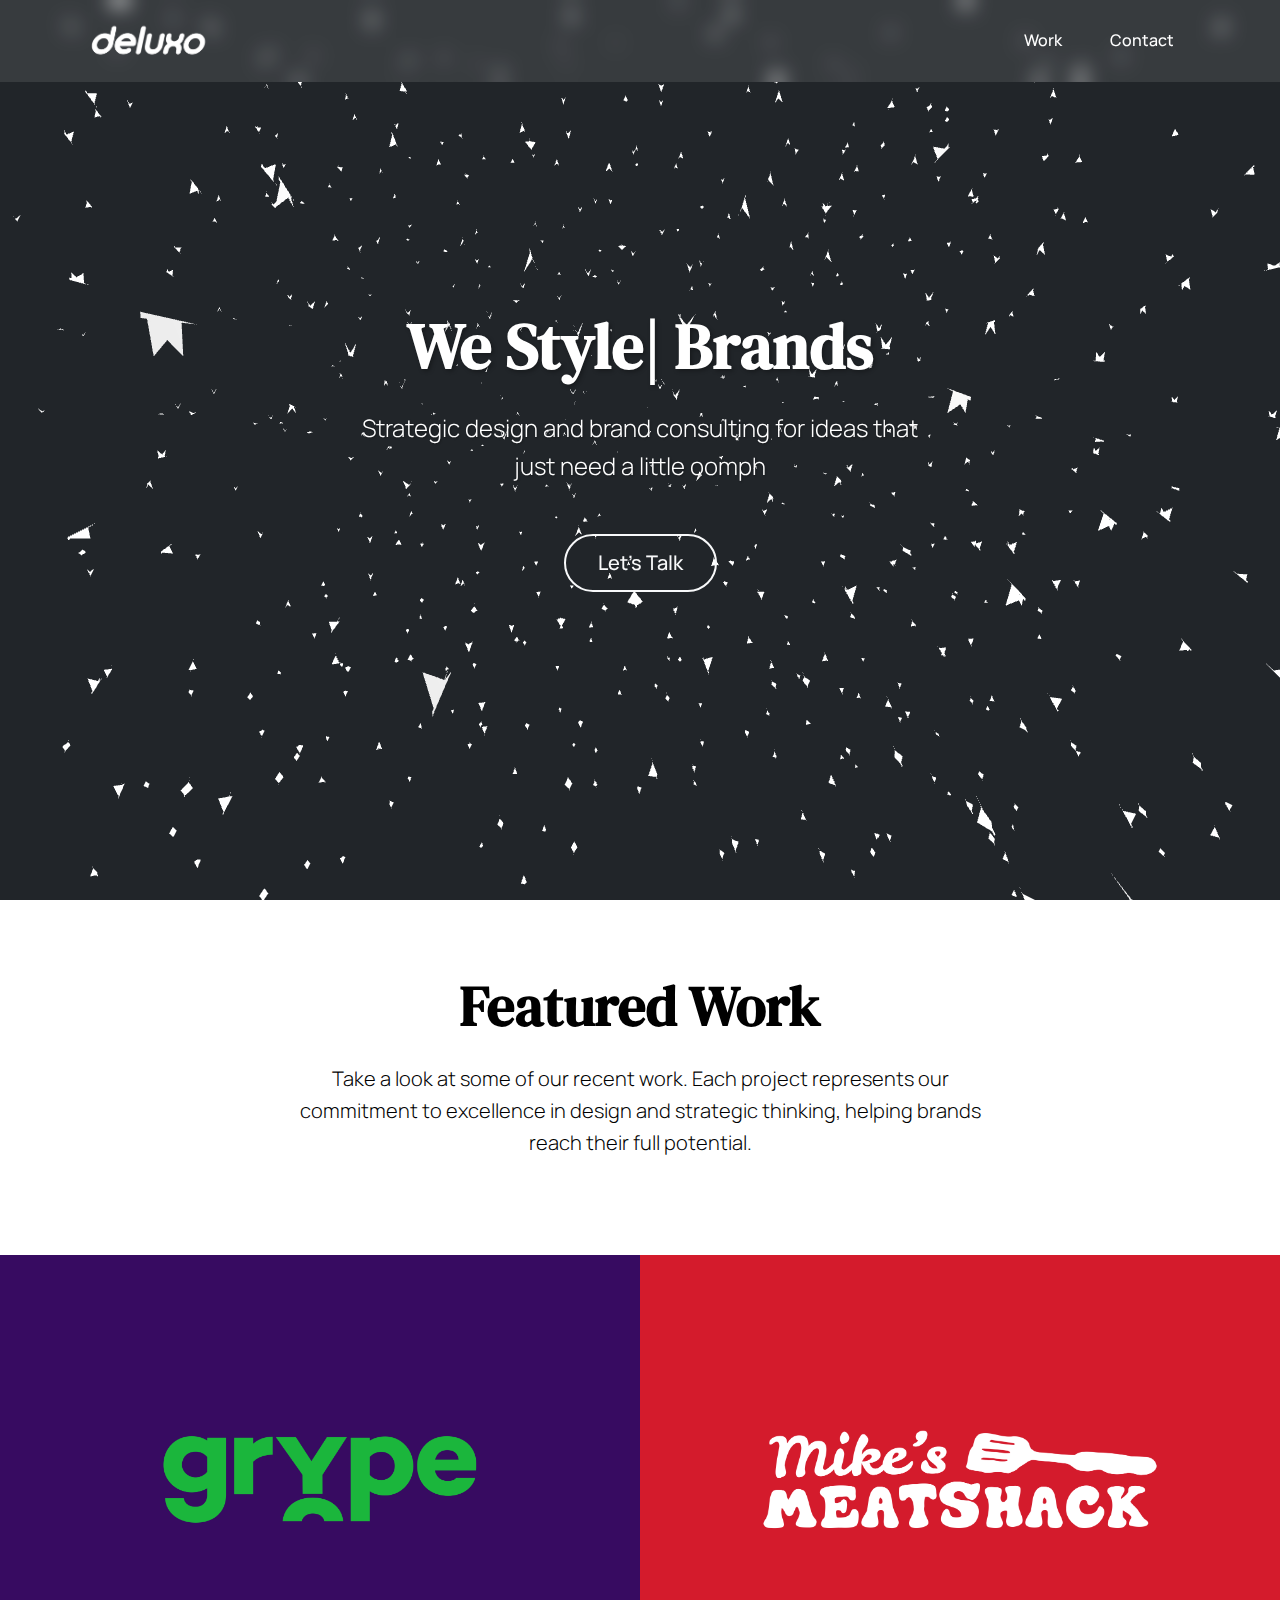
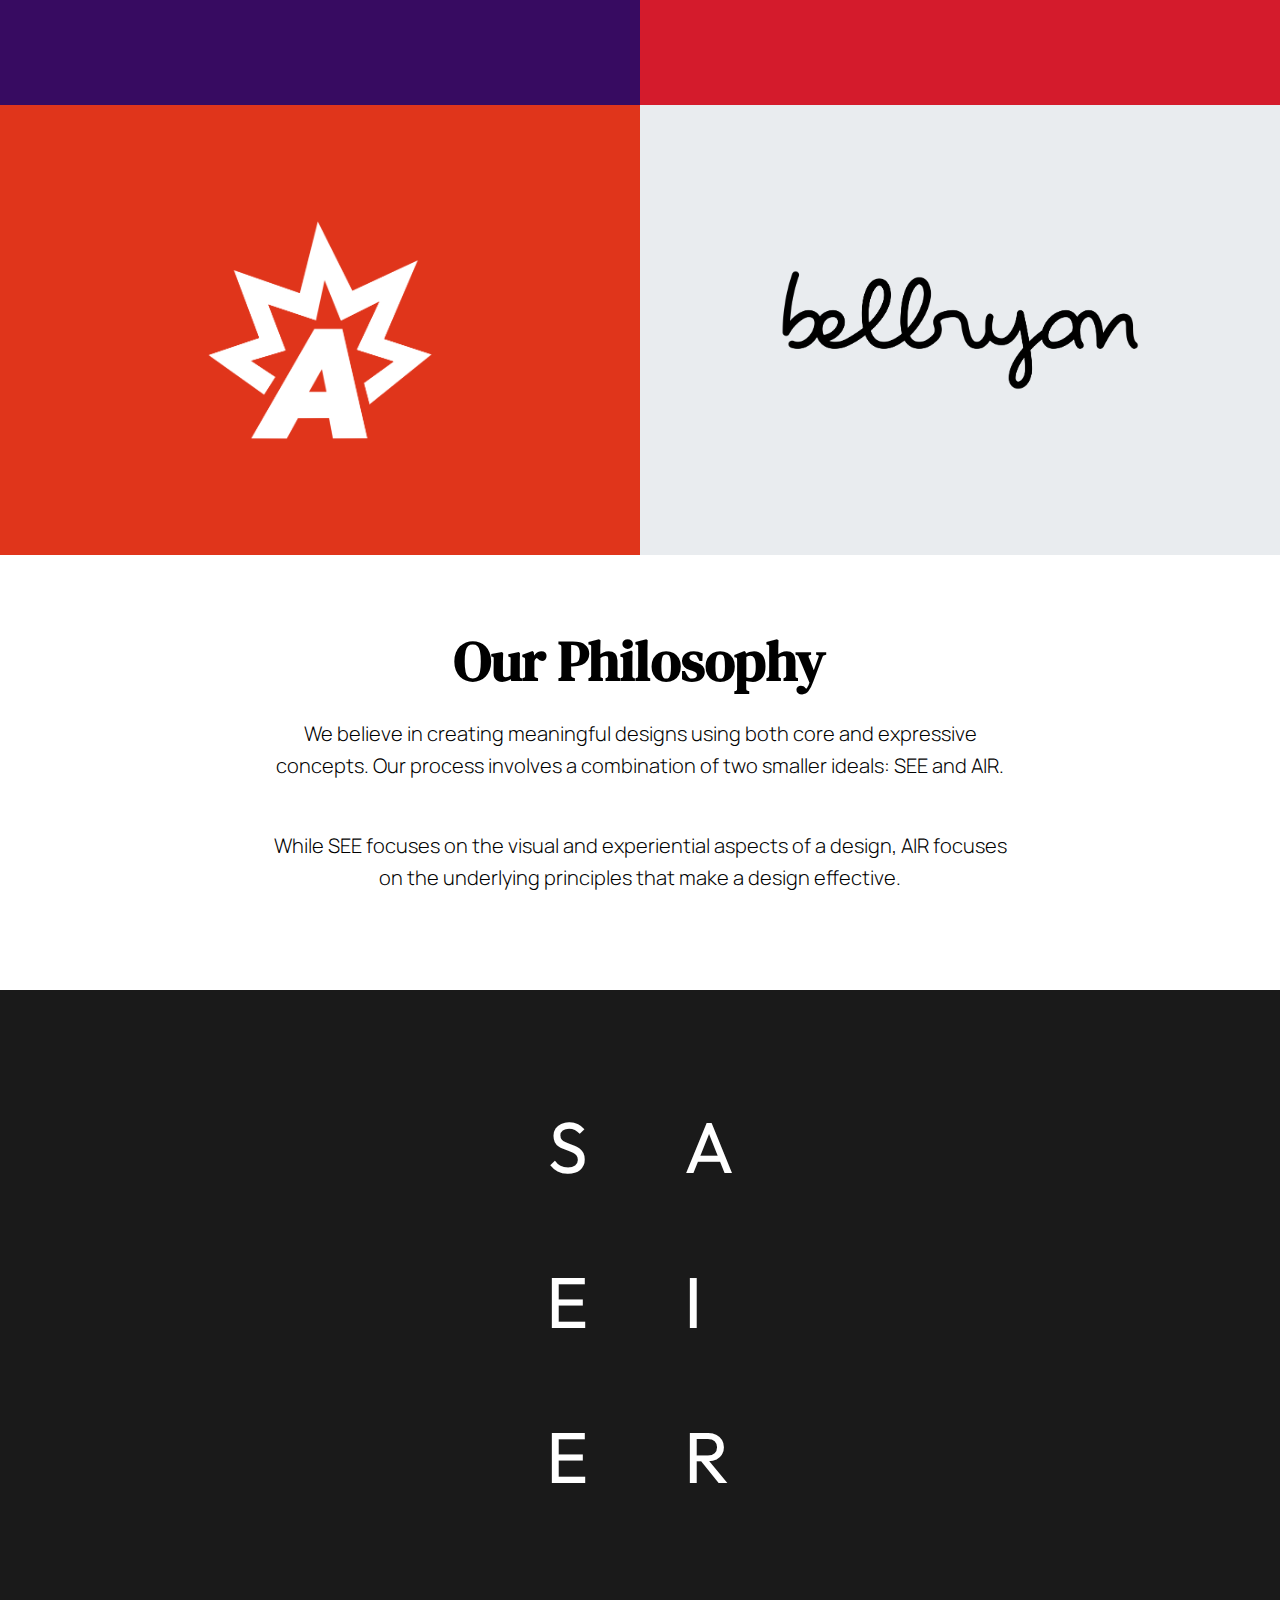
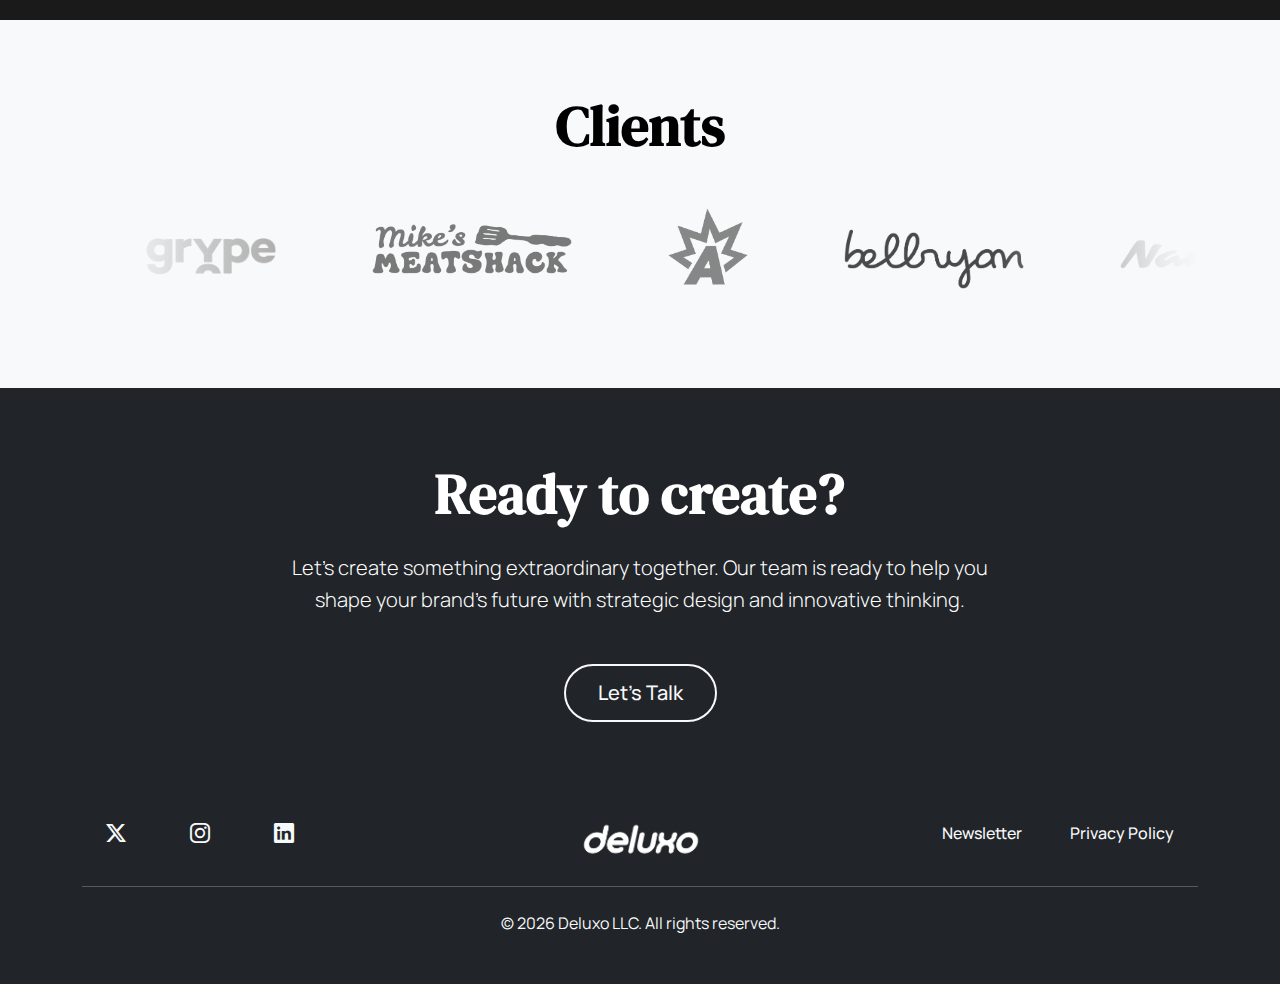
==== index.html @ 037425fd "Add files via upload" ====
<!DOCTYPE html>
<html lang="en">
  <head>
    <meta charset="UTF-8">
    <meta name="viewport" content="width=device-width, initial-scale=1.0">
    <title>Deluxo | Design & Brand Consulting</title>
    
    <!-- Favicons -->
    <link rel="apple-touch-icon" sizes="180x180" href="favicon/apple-touch-icon.png">
    <link rel="icon" type="image/png" sizes="32x32" href="favicon/favicon-32x32.png">
    <link rel="icon" type="image/png" sizes="16x16" href="favicon/favicon-16x16.png">
    <link rel="manifest" href="favicon/site.webmanifest">
    
    <!-- Bootstrap 5 CSS -->
    <link href="https://cdn.jsdelivr.net/npm/bootstrap@5.3.2/dist/css/bootstrap.min.css" rel="stylesheet">
    
    <!-- Custom CSS -->
    <link rel="stylesheet" href="css/style.css">
    
    <!-- Bootstrap Icons -->
    <link rel="stylesheet" href="https://cdn.jsdelivr.net/npm/bootstrap-icons@1.11.3/font/bootstrap-icons.min.css">
    
    <!-- Google Fonts -->
    <link rel="preconnect" href="https://fonts.googleapis.com">
    <link rel="preconnect" href="https://fonts.gstatic.com" crossorigin>
    <link href="https://fonts.googleapis.com/css2?family=DM+Serif+Text:ital@0;1&family=Manrope:wght@200..800&family=Outfit:wght@100..900&display=swap" rel="stylesheet">
    
    <!-- Google Analytics -->
    <script async src="https://www.googletagmanager.com/gtag/js?id=G-VHVZGVQ395"></script>
    <script>
      window.dataLayer = window.dataLayer || [];
      function gtag(){dataLayer.push(arguments);}
      gtag('js', new Date());
      gtag('config', 'G-VHVZGVQ395');
    </script>
  </head>
<body class="home-page">
    <!-- Navigation -->
    <nav class="navbar navbar-expand-lg navbar-light fixed-top">
        <div class="container">
            <a class="navbar-brand" href="index.html">
                <img src="./images/deluxo-full-white.png" alt="Deluxo" height="40">
            </a>
            <button class="navbar-toggler" type="button" data-bs-toggle="collapse" data-bs-target="#navbarNav">
                <span class="navbar-toggler-icon"></span>
            </button>
            <div class="collapse navbar-collapse" id="navbarNav">
                <ul class="navbar-nav ms-auto">
                    <li class="nav-item">
                        <a class="nav-link" href="work.html">Work</a>
                    </li>
                    <li class="nav-item">
                        <a class="nav-link" href="contact.html">Contact</a>
                    </li>
                </ul>
            </div>
        </div>
    </nav>

    <!-- Hero Section -->
    <section id="hero" class="vh-100 d-flex align-items-center">
        <div class="container text-center">
            <h1 class="display-1 fw-bold mb-4 text-white">We <span id="shape-text"></span><span class="cursor">|</span> Brands</h1>
            <p class="lead mb-5 text-white">Strategic design and brand consulting for ideas that just need a little oomph</p>
            <a href="contact.html" class="btn btn-outline-light btn-lg">Let's Talk</a>
        </div>
    </section>

    <!-- Work Introduction Section -->
    <section class="py-5">
        <div class="container">
            <div class="row">
                <div class="col-lg-8 mx-auto text-center">
                    <h2 class="display-4 fw-bold my-4">Featured Work</h2>
                    <p class="lead mb-5">
                        Take a look at some of our recent work. Each project represents our commitment to 
                        excellence in design and strategic thinking, helping brands reach their full potential.
                    </p>
                </div>
            </div>
        </div>
    </section>

    <!-- Work Section -->
    <section id="work" class="work-grid">
        <!-- Project 1 -->
        <div class="work-panel" style="background-color: #370b61;">
            <div class="work-panel-content">
                <img src="./images/grype-green.png" alt="Grype" class="work-logo" id="grype-logo">
                <div class="work-overlay-dark">
                    <h3>Grype</h3>
                    <p>Subtle imagery with a clean font-face, creating a brand with personality and purpose.</p>
                    <a href="https://grype.co" target="_blank" class="btn btn-outline-dark">View Site</a>
                </div>
            </div>
        </div>
        <!-- Project 2 -->
        <div class="work-panel" style="background-color: #D41B2C;">
            <div class="work-panel-content">
                <img src="./images/meatshack-white.png" alt="Mike's Meatshack" class="work-logo" id="meatshack-logo">
                <div class="work-overlay-dark">
                    <h3>Mike's Meatshack</h3>
                    <p>Warm and inviting digital presentation, providing a new vibe to a classic name.</p>
                    <a href="https://mikesmeatshack.com" target="_blank" class="btn btn-outline-dark">View Site</a>
                </div>
            </div>
        </div>
        <!-- Project 3 -->
        <div class="work-panel" style="background-color: #e0351b;">
            <div class="work-panel-content">
                <img src="./images/akimbo-white.png" alt="Akimbo" class="work-logo" id="akimbo-logo">
                <div class="work-overlay-dark">
                    <h3>Akimbo</h3>
                    <p>Sharp and easily recognizable brand imagery, with a dash of explosive energy.</p>
                    <a href="https://akimbo.gg" target="_blank" class="btn btn-outline-dark">View Site</a>
                </div>
            </div>
        </div>
        <!-- Project 4 -->
        <div class="work-panel" style="background-color: #e9ecef;">
            <div class="work-panel-content">
                <img src="./images/bellryan-black.png" alt="Bellryan" class="work-logo" id="bellryan-logo">
                <div class="work-overlay-light">
                    <h3>Bellryan</h3>
                    <p>Smooth strokes help create a welcoming brand that is both elegant and friendly.</p>
                    <a href="https://bellryan.com" target="_blank" class="btn btn-outline-dark">View Site</a>
                </div>
            </div>
        </div>
    </section>

    <!-- Work Description Section -->
    <section class="py-5">
        <div class="container">
            <div class="row">
                <div class="col-lg-8 mx-auto text-center">
                    <h2 class="display-4 fw-bold my-4">Our Philosophy</h2>
                    <p class="lead mb-5">
                        We believe in creating meaningful designs using both core and expressive concepts. 
                        Our process involves a combination of two smaller ideals: SEE and AIR.
                    </p>
                    <p class="lead mb-5">
                        While SEE focuses on the visual and experiential aspects of a design, 
                        AIR focuses on the underlying principles that make a design effective.</p>
                    </p>
                </div>
            </div>
        </div>
    </section>

    <!-- Core Concepts Section -->
    <section class="core-concepts">
        <div class="container">
            <div class="row">
                <!-- SEE Panel -->
                <div class="col-md-6">
                    <div class="core-concept-panel">
                        <div class="core-concept-content">
                            <div class="letter-container-right">
                                <div class="letter-group">
                                    <span>S</span>
                                    <p></p>
                                </div>
                                <div class="letter-group">
                                    <span>E</span>
                                    <p></p>
                                </div>
                                <div class="letter-group">
                                    <span>E</span>
                                    <p></p>
                                </div>
                            </div>
                        </div>
                    </div>
                </div>
                <!-- AIR Panel -->
                <div class="col-md-6">
                    <div class="core-concept-panel">
                        <div class="core-concept-content">
                            <div class="letter-container-left">
                                <div class="letter-group">
                                    <span>A</span>
                                    <p></p>
                                </div>
                                <div class="letter-group">
                                    <span>I</span>
                                    <p></p>
                                </div>
                                <div class="letter-group">
                                    <span>R</span>
                                    <p></p>
                                </div>
                            </div>
                        </div>
                    </div>
                </div>
            </div>
        </div>
    </section>

    <!-- Clients Section -->
    <section class="py-5 bg-light">
        <div class="container">
            <div class="row">
                <div class="col-lg-8 mx-auto text-center mb-2">
                    <h2 class="display-4 fw-bold mt-4">Clients</h2>
                </div>
            </div>
            <div class="row mb-2">
                <div class="col-12">
                    <div class="client-carousel-container">
                        <div class="client-carousel">
                            <div class="client-track">
                                <img src="./images/grype-green.png" alt="Grype" class="client-logo" id="carousel-grype">
                                <img src="./images/meatshack-red.png" alt="Mike's Meatshack" class="client-logo" id="carousel-meatshack">
                                <img src="./images/akimbo-red.png" alt="Akimbo" class="client-logo" id="carousel-akimbo">
                                <img src="./images/bellryan-black.png" alt="Bellryan" class="client-logo" id="carousel-bellryan">
                                <img src="./images/namerie-blue.png" alt="Namerie" class="client-logo" id="carousel-namerie">
                            </div>
                        </div>
                    </div>
                </div>
            </div>
    </div>
    </section>

    <!-- Call to Action Section -->
    <section class="py-5 bg-dark text-white">
        <div class="container">
            <div class="row align-items-center">
                <div class="col-lg-8 mx-auto text-center">
                    <h2 class="display-4 fw-bold my-4">Ready to create?</h2>
                    <p class="lead mb-5">
                        Let's create something extraordinary together. Our team is ready to help you 
                        shape your brand's future with strategic design and innovative thinking.
                    </p>
                    <div class="d-flex justify-content-center gap-4">
                        <a href="contact.html" class="btn btn-outline-light btn-lg">Let's Talk</a>
                    </div>
                </div>
            </div>
        </div>
    </section>

    <!-- Footer -->
    <footer class="bg-dark text-light py-5">
      <div class="container">
          <div class="row align-items-center mb-4 gy-4">
              <!-- Social Icons -->
              <div class="col-12 col-md-4 d-flex justify-content-center justify-content-md-start">
                  <ul class="nav list-unstyled d-flex">
                      <li class="me-3">
                          <a class="text-light" href="https://x.com/deluxo" target="_blank" aria-label="Twitter">
                              <i class="bi bi-twitter-x fs-5"></i>
                          </a>
                      </li>
                      <li class="me-3">
                          <a class="text-light" href="https://www.instagram.com/deluxocom" target="_blank" aria-label="Instagram">
                              <i class="bi bi-instagram fs-5"></i>
                          </a>
                      </li>
                      <li>
                          <a class="text-light" href="https://www.linkedin.com/company/deluxocom" target="_blank" aria-label="LinkedIn">
                              <i class="bi bi-linkedin fs-5"></i>
                          </a>
                      </li>
                  </ul>
              </div>

              <!-- Logo -->
              <div class="col-12 col-md-4 text-center">
                  <img src="./images/deluxo-full-white.png" alt="Deluxo" height="40">
              </div>

              <!-- Navigation -->
              <div class="col-12 col-md-4">
                  <ul class="nav justify-content-center justify-content-md-end">
                      <li class="nav-item">
                          <a class="text-light px-2 text-decoration-none" href="https://deluxo.com/newsletter" target="_blank">Newsletter</a>
                      </li>
                      <li class="nav-item">
                          <a class="text-light px-2 text-decoration-none" href="https://deluxo.com/privacy" target="_blank">Privacy Policy</a>
                      </li>
                  </ul>
              </div>
          </div>

          <hr class="my-4">

          <!-- Copyright -->
          <div class="text-center">
              <p class="mb-0">&copy; <script>document.write(new Date().getFullYear())</script> Deluxo LLC. All rights reserved.</p>
          </div>
      </div>
  </footer>

    <!-- Scripts -->
    <script src="https://cdn.jsdelivr.net/npm/bootstrap@5.3.2/dist/js/bootstrap.bundle.min.js"></script>
    <script src="js/three.min.js"></script>
    <script src="js/vanta.birds.min.js"></script>
    <script src="js/vanta.clouds.min.js"></script>
    <script>
        // Navbar scroll effect
        window.addEventListener('scroll', function() {
            const navbar = document.querySelector('.navbar');
            const heroSection = document.querySelector('#hero');
            const heroBottom = heroSection.offsetTop + heroSection.offsetHeight;
            const logo = document.querySelector('.navbar-brand img');
            
            if (window.scrollY > heroBottom - 100) {
                navbar.classList.add('scrolled');
                logo.src = './images/deluxo-full-black.png';
            } else {
                navbar.classList.remove('scrolled');
                logo.src = './images/deluxo-full-white.png';
            }
        });

        // Text effect animation for "Shape"
        const shapeText = document.getElementById('shape-text');
        const words = ["Style", "Shape", "Design", "Build", "Create", "Grow"];
        let currentWord = 0;
        let isDeleting = false;
        let charIndex = 0;
        const typingSpeed = 150;
        const deletingSpeed = 100;
        const wordChangeDelay = 2000;

        function updateTextStyle() {
            if (isDeleting) {
                // Deleting effect
                if (charIndex > 0) {
                    shapeText.textContent = words[currentWord].substring(0, charIndex - 1);
                    charIndex--;
                    setTimeout(updateTextStyle, deletingSpeed);
                } else {
                    isDeleting = false;
                    currentWord = (currentWord + 1) % words.length;
                    setTimeout(updateTextStyle, wordChangeDelay);
                }
            } else {
                // Typing effect
                if (charIndex < words[currentWord].length) {
                    shapeText.textContent = words[currentWord].substring(0, charIndex + 1);
                    charIndex++;
                    setTimeout(updateTextStyle, typingSpeed);
                } else {
                    isDeleting = true;
                    setTimeout(updateTextStyle, wordChangeDelay);
                }
            }
        }

        // Start the animation
        updateTextStyle();

        // Vanta.js birds effect
        VANTA.BIRDS({
            el: "#hero",
            mouseControls: true,
            touchControls: true,
            gyroControls: false,
            minHeight: 200.00,
            minWidth: 200.00,
            scale: 1.00,
            scaleMobile: 1.00,
            speedLimit: 4.00,
            wingSpan: 10.00,
            separation: 100.00,
            alignment: 100.00,
            cohesion: 100.00,
            quantity: 5.00,
            color1: 0xffffff,
            color2: 0x000000,
            color3: 0x000000,
            backgroundColor: 0x212529
        })

        // Clone logos for infinite scroll
        document.addEventListener('DOMContentLoaded', function() {
            const track = document.querySelector('.client-track');
            const logos = track.querySelectorAll('.client-logo');
            
            // Clone each logo and append it to the track
            logos.forEach(logo => {
                const clone = logo.cloneNode(true);
                track.appendChild(clone);
            });
        });

        // Core concepts animation
        document.addEventListener('DOMContentLoaded', function() {
            const coreConceptsSection = document.querySelector('.core-concepts');
            const words = {
                'S': 'Satisfying',
                'E1': 'Effective',
                'E2': 'Efficient',
                'A': 'Accessible',
                'I': 'Intuitive',
                'R': 'Robust'
            };

            let leaveTimeout; // Variable to store the timeout
            let isInDelayPeriod = false; // Track if we're in the delay period
            let isTyping = false; // Track if typing animation is in progress

            // Function to check if we're on mobile
            function isMobile() {
                return window.innerWidth <= 768;
            }

            // Function to set mobile text
            function setMobileText() {
                if (isMobile()) {
                    const letterGroups = coreConceptsSection.querySelectorAll('.letter-group');
                    letterGroups.forEach((group, index) => {
                        const letter = group.querySelector('span').textContent;
                        const paragraph = group.querySelector('p');
                        const word = words[letter + (letter === 'E' ? (index === 1 ? '1' : '2') : '')];
                        paragraph.textContent = word;
                    });
                }
            }

            // Set mobile text on load and resize
            setMobileText();
            window.addEventListener('resize', setMobileText);

            if (coreConceptsSection) {
                coreConceptsSection.addEventListener('mouseenter', function() {
                    // Always clear timeout when mouse enters
                    if (leaveTimeout) {
                        clearTimeout(leaveTimeout);
                    }

                    // Reset delay period flag
                    isInDelayPeriod = false;

                    // Only proceed with animation if not on mobile
                    if (!isMobile()) {
                        const letterGroups = this.querySelectorAll('.letter-group');
                        const hasVisibleText = Array.from(letterGroups).some(group => group.querySelector('p').textContent.length > 0);

                        if (!hasVisibleText) {
                            letterGroups.forEach((group, index) => {
                                setTimeout(() => {
                                    group.classList.add('active');
                                    group.classList.remove('fade-out');
                                    const letter = group.querySelector('span').textContent;
                                    const paragraph = group.querySelector('p');
                                    const word = words[letter + (letter === 'E' ? (index === 1 ? '1' : '2') : '')];
                                    
                                    // Type the word
                                    let charIndex = 0;
                                    const typingSpeed = 100;
                                    paragraph.textContent = ''; // Clear the paragraph for desktop animation
                                    isTyping = true;
                                    
                                    function typeWord() {
                                        if (charIndex < word.length) {
                                            paragraph.textContent += word[charIndex];
                                            charIndex++;
                                            setTimeout(typeWord, typingSpeed);
                                        } else {
                                            isTyping = false;
                                            group.classList.add('typing-complete');
                                            // If mouse has left and typing is complete, start the delay period
                                            if (!coreConceptsSection.matches(':hover')) {
                                                startDelayPeriod();
                                            }
                                        }
                                    }
                                    
                                    typeWord();
                                }, index * 200);
                            });
                        } else {
                            // If text is already visible, just add active class back
                            letterGroups.forEach(group => {
                                group.classList.add('active');
                                group.classList.remove('fade-out');
                            });
                        }
                    }
                });

                coreConceptsSection.addEventListener('mouseleave', function() {
                    // Only proceed with animation if not on mobile
                    if (!isMobile()) {
                        const letterGroups = this.querySelectorAll('.letter-group');
                        
                        // Only remove active class if not currently typing
                        if (!isTyping) {
                            letterGroups.forEach(group => {
                                group.classList.remove('active');
                                group.classList.remove('typing-complete');
                            });
                            startDelayPeriod();
                        }
                    }
                });

                function startDelayPeriod() {
                    // Set flag for delay period
                    isInDelayPeriod = true;

                    // Set timeout to start fade out after 5 seconds
                    leaveTimeout = setTimeout(() => {
                        // Only proceed with fade out if mouse is not over the section
                        if (!coreConceptsSection.matches(':hover')) {
                            const letterGroups = coreConceptsSection.querySelectorAll('.letter-group');
                            letterGroups.forEach(group => {
                                group.classList.remove('active');
                                group.classList.remove('typing-complete');
                                group.classList.add('fade-out');
                            });

                            // Clear text content after fade out animation completes
                            setTimeout(() => {
                                letterGroups.forEach(group => {
                                    const paragraph = group.querySelector('p');
                                    paragraph.textContent = '';
                                });
                                isInDelayPeriod = false; // Reset the flag after delay
                            }, 500); // Wait for fade out animation to complete
                        } else {
                            // If mouse is still over, reset the delay period
                            isInDelayPeriod = false;
                            startDelayPeriod();
                        }
                    }, 5000); // 5 second delay
                }
            }
        });

    </script>
  </body>
</html>
---- css/style.css ----
/* Global Styles */
:root {
    --primary-color: #000000;
    --secondary-color: #ffffff;
    --accent-color: #333333;
}

body {
    font-family: "Manrope", sans-serif;
    font-optical-sizing: auto;
    font-weight: 400;
    font-style: normal;
    line-height: 1.6;
    color: var(--primary-color);
}

h1, h2, h3, h4, h5, h6 {
    font-family: "DM Serif Text", serif;
}

/* Navigation */
.navbar {
    background-color: rgba(255, 255, 255, 0.1);
    backdrop-filter: blur(10px);
    padding: 1rem 0;
    transition: all 0.3s ease;
}

.navbar.scrolled {
    background-color: rgba(255, 255, 255, 0.95);
    box-shadow: 0 2px 10px rgba(0, 0, 0, 0.1);
}

.navbar-brand img {
    transition: all 0.3s ease;
}

/* Center mobile menu items */
@media (max-width: 991.98px) {
    .navbar-collapse {
        text-align: center;
        padding-top: 1rem;
    }
    
    .navbar-nav {
        margin: 0 auto;
    }
    
    .nav-item {
        margin: 0.5rem 0;
    }
}

/* Hamburger menu styles */
.navbar-toggler {
    border: none;
    padding: 0.5rem;
    transition: all 0.3s ease;
}

.navbar-toggler-icon {
    background-image: url("data:image/svg+xml,%3csvg xmlns='http://www.w3.org/2000/svg' viewBox='0 0 30 30'%3e%3cpath stroke='%23000000' stroke-linecap='round' stroke-miterlimit='10' stroke-width='2' d='M4 7h22M4 15h22M4 23h22'/%3e%3c/svg%3e");
    transition: all 0.3s ease;
}

/* White hamburger on home page */
.home-page .navbar-toggler-icon {
    background-image: url("data:image/svg+xml,%3csvg xmlns='http://www.w3.org/2000/svg' viewBox='0 0 30 30'%3e%3cpath stroke='%23ffffff' stroke-linecap='round' stroke-miterlimit='10' stroke-width='2' d='M4 7h22M4 15h22M4 23h22'/%3e%3c/svg%3e");
}

/* Black hamburger when scrolled on home page */
.home-page .navbar.scrolled .navbar-toggler-icon {
    background-image: url("data:image/svg+xml,%3csvg xmlns='http://www.w3.org/2000/svg' viewBox='0 0 30 30'%3e%3cpath stroke='%23000000' stroke-linecap='round' stroke-miterlimit='10' stroke-width='2' d='M4 7h22M4 15h22M4 23h22'/%3e%3c/svg%3e");
}

/* Link Styles */
.nav-link, footer a {
    font-weight: 500;
    color: var(--primary-color) !important;
    margin: 0 0.5rem;
    padding: 0.5rem 1rem !important;
    transition: all 0.3s ease;
    border-radius: 50px;
    text-decoration: none;
}

/* Only apply white text on home page */
.home-page .nav-link {
    color: var(--secondary-color) !important;
}

.home-page .navbar.scrolled .nav-link {
    color: var(--primary-color) !important;
}

/* Hover effects for nav links */
.nav-link:hover {
    opacity: 1;
    background-color: var(--primary-color);
    color: var(--secondary-color) !important;
}

.home-page .nav-link:hover {
    background-color: var(--secondary-color);
    color: var(--primary-color) !important;
}

.home-page .navbar.scrolled .nav-link:hover {
    background-color: var(--primary-color);
    color: var(--secondary-color) !important;
}

/* Footer specific link styles */
footer .nav-link, 
footer a:not(.social-links a) {
    padding: 0.5rem 1rem !important;
}

/* Footer link hover effects */
footer .nav-link:hover, 
footer a:not(.social-links a):hover {
    background-color: var(--secondary-color);
    color: var(--primary-color) !important;
    opacity: 1;
}

/* Social links in footer */
.social-links a, 
footer .social-links a {
    padding: 0 !important;
    margin: 0 0.25rem;
    border-radius: 50%;
    display: inline-flex;
    align-items: center;
    justify-content: center;
    width: 40px;
    height: 40px;
    position: relative;
}

.social-links a:hover {
    background-color: var(--secondary-color);
    color: var(--primary-color) !important;
    opacity: 1;
}

.social-links a i {
    display: flex;
    align-items: center;
    justify-content: center;
    width: 100%;
    height: 100%;
    position: absolute;
    top: 50%;
    left: 50%;
    transform: translate(-50%, -50%);
}

/* Active link state */
.nav-link.active {
    font-weight: 600;
}

.nav-link.active:hover {
    opacity: 1;
}

/* Hero Section */
#hero {
    position: relative;
    overflow: hidden;
    background-color: var(--secondary-color);
}

#hero h1 {
    font-size: 4rem;
    font-weight: 700;
    margin-bottom: 1.5rem;
    text-shadow: 2px 2px 4px rgba(0, 0, 0, 0.3);
}

#hero .lead {
    font-size: 1.5rem;
    font-weight: 300;
    max-width: 600px;
    margin: 0 auto;
    text-shadow: 1px 1px 2px rgba(0, 0, 0, 0.3);
}

.cursor {
    opacity: 1;
    animation: blink 1.2s infinite;
    color: white;
}

@keyframes blink {
    0%, 100% { opacity: 1; }
    50% { opacity: 0; }
}

.btn-outline-light {
    border-width: 2px;
    padding: 0.75rem 2rem;
    font-weight: 500;
    transition: all 0.3s ease;
    text-shadow: none;
    border-radius: 50px;
}

.btn-outline-light:hover {
    background-color: var(--secondary-color);
    color: var(--primary-color);
    transform: translateY(-2px);
    box-shadow: 0 4px 8px rgba(0, 0, 0, 0.2);
}

/* Work Section */
.work-grid {
    display: grid;
    grid-template-columns: repeat(2, 1fr);
    grid-template-rows: repeat(2, 1fr);
    height: 100vh;
    width: 100%;
}

/* Work Page Specific Grid */
.work-page-grid {
    display: grid;
    grid-template-columns: repeat(2, 1fr);
    grid-template-rows: repeat(3, 1fr);
    height: 150vh;
    width: 100%;
}

.work-panel {
    position: relative;
    overflow: hidden;
    transition: all 0.5s ease;
    cursor: pointer;
}

.work-panel-content {
    position: relative;
    width: 100%;
    height: 100%;
    display: flex;
    align-items: center;
    justify-content: center;
}

.work-panel-content img {
    position: relative;
    z-index: 1;
}

.work-logo {
    max-height: 120px;
    width: auto;
    transition: all 0.5s ease;
    z-index: 1;
    filter: blur(0);
}

.work-overlay-dark {
    position: absolute;
    z-index: 2;
    width: 100%;
    height: 100%;
    top: 0;
    left: 0;
    background: inherit;
    display: flex;
    flex-direction: column;
    align-items: center;
    justify-content: center;
    opacity: 0;
    transform: translateY(20px);
    transition: all 0.5s ease;
    padding: 2rem;
    text-align: center;
    color: var(--secondary-color);
}

.work-overlay-light {
    position: absolute;
    z-index: 2;
    width: 100%;
    height: 100%;
    top: 0;
    left: 0;
    background: inherit;
    display: flex;
    flex-direction: column;
    align-items: center;
    justify-content: center;
    opacity: 0;
    transform: translateY(20px);
    transition: all 0.5s ease;
    padding: 2rem;
    text-align: center;
    color: var(--primary-color);
}

.work-panel:hover .work-overlay-dark,
.work-panel:hover .work-overlay-light {
    opacity: 0.9;
    transform: translateY(0);
}

.work-panel:hover .work-logo {
    transform: scale(0.8);
    opacity: 0.2;
    filter: blur(4px);
}

.work-overlay-dark h3,
.work-overlay-light h3 {
    font-size: 2rem;
    margin-bottom: 1rem;
    transform: translateY(20px);
    transition: all 0.5s ease 0.1s;
}

.work-overlay-dark p,
.work-overlay-light p {
    font-size: 1.1rem;
    margin-bottom: 2rem;
    transform: translateY(20px);
    transition: all 0.5s ease 0.2s;
    opacity: 0.9;
}

.work-overlay-dark .btn,
.work-overlay-light .btn {
    position: relative;
    z-index: 3;
    transform: translateY(20px);
    transition: all 0.5s ease 0.3s;
    border-width: 2px;
    padding: 0.75rem 2rem;
    font-weight: 500;
    border-radius: 50px;
    background-color: transparent;
}

.work-overlay-dark .btn {
    color: var(--secondary-color);
    border-color: var(--secondary-color);
}

.work-overlay-light .btn {
    color: var(--primary-color);
    border-color: var(--primary-color);
}

.work-overlay-dark .btn:hover,
.work-overlay-light .btn:hover {
    transform: translateY(-2px);
    box-shadow: 0 4px 8px rgba(0, 0, 0, 0.2);
}

.work-overlay-dark .btn:hover {
    background-color: var(--secondary-color);
    color: var(--primary-color);
}

.work-overlay-light .btn:hover {
    background-color: var(--primary-color);
    color: var(--secondary-color);
}

.work-panel:hover .work-overlay-dark h3,
.work-panel:hover .work-overlay-dark p,
.work-panel:hover .work-overlay-dark .btn,
.work-panel:hover .work-overlay-light h3,
.work-panel:hover .work-overlay-light p,
.work-panel:hover .work-overlay-light .btn {
    transform: translateY(0);
}

/* Footer */
footer {
    background-color: var(--primary-color);
}

footer h5 {
    font-weight: 600;
    margin-bottom: 1.5rem;
}

footer ul li {
    margin-bottom: 0.75rem;
}

footer a {
    transition: all 0.3s ease;
}

/* Responsive Design */
@media (max-width: 768px) {
    #hero h1 {
        font-size: 3rem;
    }
    
    #hero .lead {
        font-size: 1.25rem;
    }
    
    .work-grid,
    .work-page-grid {
        grid-template-columns: 1fr;
        grid-template-rows: repeat(6, 50vh);
        height: auto;
    }

    .work-panel {
        height: 50vh;
    }

    .work-logo.square {
        max-height: 160px;
        max-width: 160px;
    }

    .work-logo.rectangle {
        max-height: 80px;
    }

    .work-overlay-dark h3,
    .work-overlay-light h3 {
        font-size: 1.5rem;
    }

    .work-overlay-dark p,
    .work-overlay-light p {
        font-size: 1rem;
    }
}

/* Client Carousel Styles */
.client-carousel-container {
    position: relative;
    width: 100%;
    overflow: hidden;
    padding: 2rem 0;
}

.client-carousel {
    position: relative;
    width: 100%;
    overflow: hidden;
}

.client-track {
    display: flex;
    gap: 6rem;
    animation: scroll 30s linear infinite;
    padding: 0 4rem;
}

.client-track:hover {
    animation-play-state: paused;
}

.client-logo {
    max-height: 100px;
    object-fit: contain;
    filter: grayscale(100%);
    opacity: 0.7;
    transition: all 0.3s ease;
    flex-shrink: 0;
}

.client-logo:hover {
    filter: grayscale(0%);
    opacity: 1;
}

/* Enhanced fade effect on edges */
.client-carousel::before,
.client-carousel::after {
    content: '';
    position: absolute;
    top: 0;
    width: 200px;
    height: 100%;
    z-index: 2;
    pointer-events: none;
}

.client-carousel::before {
    left: 0;
    background: linear-gradient(to right, 
        rgba(248, 249, 250, 1) 0%,
        rgba(248, 249, 250, 0.9) 20%,
        rgba(248, 249, 250, 0.7) 40%,
        rgba(248, 249, 250, 0.4) 60%,
        rgba(248, 249, 250, 0.2) 80%,
        rgba(248, 249, 250, 0) 100%
    );
}

.client-carousel::after {
    right: 0;
    background: linear-gradient(to left, 
        rgba(248, 249, 250, 1) 0%,
        rgba(248, 249, 250, 0.9) 20%,
        rgba(248, 249, 250, 0.7) 40%,
        rgba(248, 249, 250, 0.4) 60%,
        rgba(248, 249, 250, 0.2) 80%,
        rgba(248, 249, 250, 0) 100%
    );
}

@keyframes scroll {
    0% {
        transform: translateX(0);
    }
    100% {
        transform: translateX(calc(-50% - 2rem));
    }
}

@media (max-width: 768px) {
    .client-logo {
        max-height: 40px;
    }
    
    .client-track {
        gap: 2rem;
        padding: 0 1.5rem;
        animation-duration: 20s;
    }

    .client-carousel::before,
    .client-carousel::after {
        width: 100px;
    }
}

/* Add a faster animation for mobile */
@media (max-width: 768px) {
    @keyframes scroll {
        0% {
            transform: translateX(0);
        }
        100% {
            transform: translateX(calc(-50% - 0.75rem));
        }
    }
}

.core-concepts {
    width: 100%;
    height: 70vh;
    background: #1a1a1a;
    color: var(--secondary-color);
    position: relative;
    overflow: hidden;
}

.core-concept-panel {
    height: 70vh;
    display: flex;
    align-items: center;
    justify-content: center;
    padding: 2rem;
    transition: all 0.3s ease;
    position: relative;
    z-index: 1;
}

.core-concept-content {
    text-align: center;
    width: 100%;
    max-width: 600px;
    margin: 0 auto;
    position: relative;
    z-index: 2;
}

.letter-container-left {
    display: flex;
    flex-direction: column;
    gap: 2rem;
    align-items: flex-start;
}

.letter-container-right {
    display: flex;
    flex-direction: column;
    gap: 2rem;
    align-items: flex-end;
}

.letter-group {
    display: flex;
    align-items: center;
    gap: 0.5rem;
}

.letter-group span {
    font-family: "Outfit", sans-serif;
    margin: 0;
    font-size: 4.5rem;
    color: var(--secondary-color);
    transition: font-size 0.5s ease;
    display: block;
    margin-bottom: 0.5rem;
    transition-delay: 0s; /* No delay on hover in */
}

/* Core Concepts Animation Styles */
.letter-group.active span {
    font-size: 1.75rem;
}

/* Add transition delay for size increase */
.letter-group:not(.active) span {
    transition-delay: 5s; /* 5 second delay before size increase */
}

.letter-group p {
    font-size: 4.5rem;
    margin: 0;
    color: var(--secondary-color);
    opacity: 0;
    transform: translateX(-20px);
    transition: all 0.5s ease;
    min-height: 1.5em; /* Reserve space for the text */
    transition-delay: 0s; /* No delay on hover in */
}

.letter-group.active p {
    opacity: 1;
    transform: translateX(0);
}

/* Add transition delay for fade out */
.letter-group:not(.active) p {
    transition-delay: 5s; /* 5 second delay before fade out */
}

/* Add a new class for when typing is complete */
.letter-group.typing-complete p {
    opacity: 1;
    transform: translateX(0);
    transition-delay: 0s;
}

/* Add fade-out animation class */
.letter-group.fade-out span {
    font-size: 4.5rem;
    transition-delay: 0s;
}

.letter-group.fade-out p {
    opacity: 0;
    transform: translateX(-20px);
    transition-delay: 0s;
}

/* Add hover cursor style */
.core-concepts {
    cursor: pointer;
}

@media (max-width: 768px) {
    .core-concepts {
        height: auto;
    }

    .core-concept-panel {
        height: 40vh;
        padding: 1.5rem;
    }

    /* Mobile-specific styles for core concepts */
    .letter-container-right,
    .letter-container-left {
        align-items: flex-start !important;
        justify-content: space-between !important;
        height: 100% !important;
        gap: 0 !important;
    }

    .letter-group {
        width: 100%;
        display: flex;
        align-items: center;
        gap: 0.5rem;
    }

    .letter-group span {
        font-size: 1.25rem !important;
    }

    .letter-group p {
        font-size: 3.5rem !important;
        opacity: 1 !important;
        transform: none !important;
        transition: none !important;
    }

    /* Disable all animations on mobile */
    .letter-group.active span,
    .letter-group:not(.active) span,
    .letter-group.active p,
    .letter-group:not(.active) p,
    .letter-group.typing-complete p,
    .letter-group.fade-out span,
    .letter-group.fade-out p {
        transition: none !important;
        transition-delay: 0s !important;
    }
}

/* Work Logo Specific Sizes */
#grype-logo {
    max-height: 90px;
}

#meatshack-logo {
    max-height: 100px;
}

#akimbo-logo {
    max-height: 220px;
}

#bellryan-logo {
    max-height: 120px;
}

#namerie-logo {
    max-height: 70px;
}

#citc-logo {
    max-height: 100px;
}

@media (max-width: 768px) {
    #grype-logo {
        max-height: 60px;
    }

    #meatshack-logo {
        max-height: 70px;
    }

    #akimbo-logo {
        max-height: 140px;
    }

    #bellryan-logo {
        max-height: 80px;
    }

    #namerie-logo {
        max-height: 70px;
    }

    #namerie-citc-logo {
        max-height: 70px;
    }
}

/* Carousel Logo Specific Styles */
#carousel-grype {
    width: 130px !important;
    padding-top: 5px;
}

#carousel-meatshack {
    width: 200px !important;
    padding-bottom: 10px;
}

#carousel-akimbo {
    width: 80px !important;
    padding-bottom: 15px;
}

#carousel-bellryan {
    width: 180px !important;
    padding-top: 10px;
}

#carousel-namerie {
    width: 200px !important;
}

@media (max-width: 768px) {
    .client-logo {
        max-height: 100px;
    }

    #carousel-grype {
        width: 90px !important;
        padding-top: 3px;
    }

    #carousel-meatshack {
        width: 140px !important;
        padding-bottom: 7px;
    }

    #carousel-akimbo {
        width: 50px !important;
        padding-bottom: 10px;
    }

    #carousel-bellryan {
        width: 120px !important;
        padding-top: 7px;
    }

    #carousel-namerie {
        width: 140px !important;
    }
}
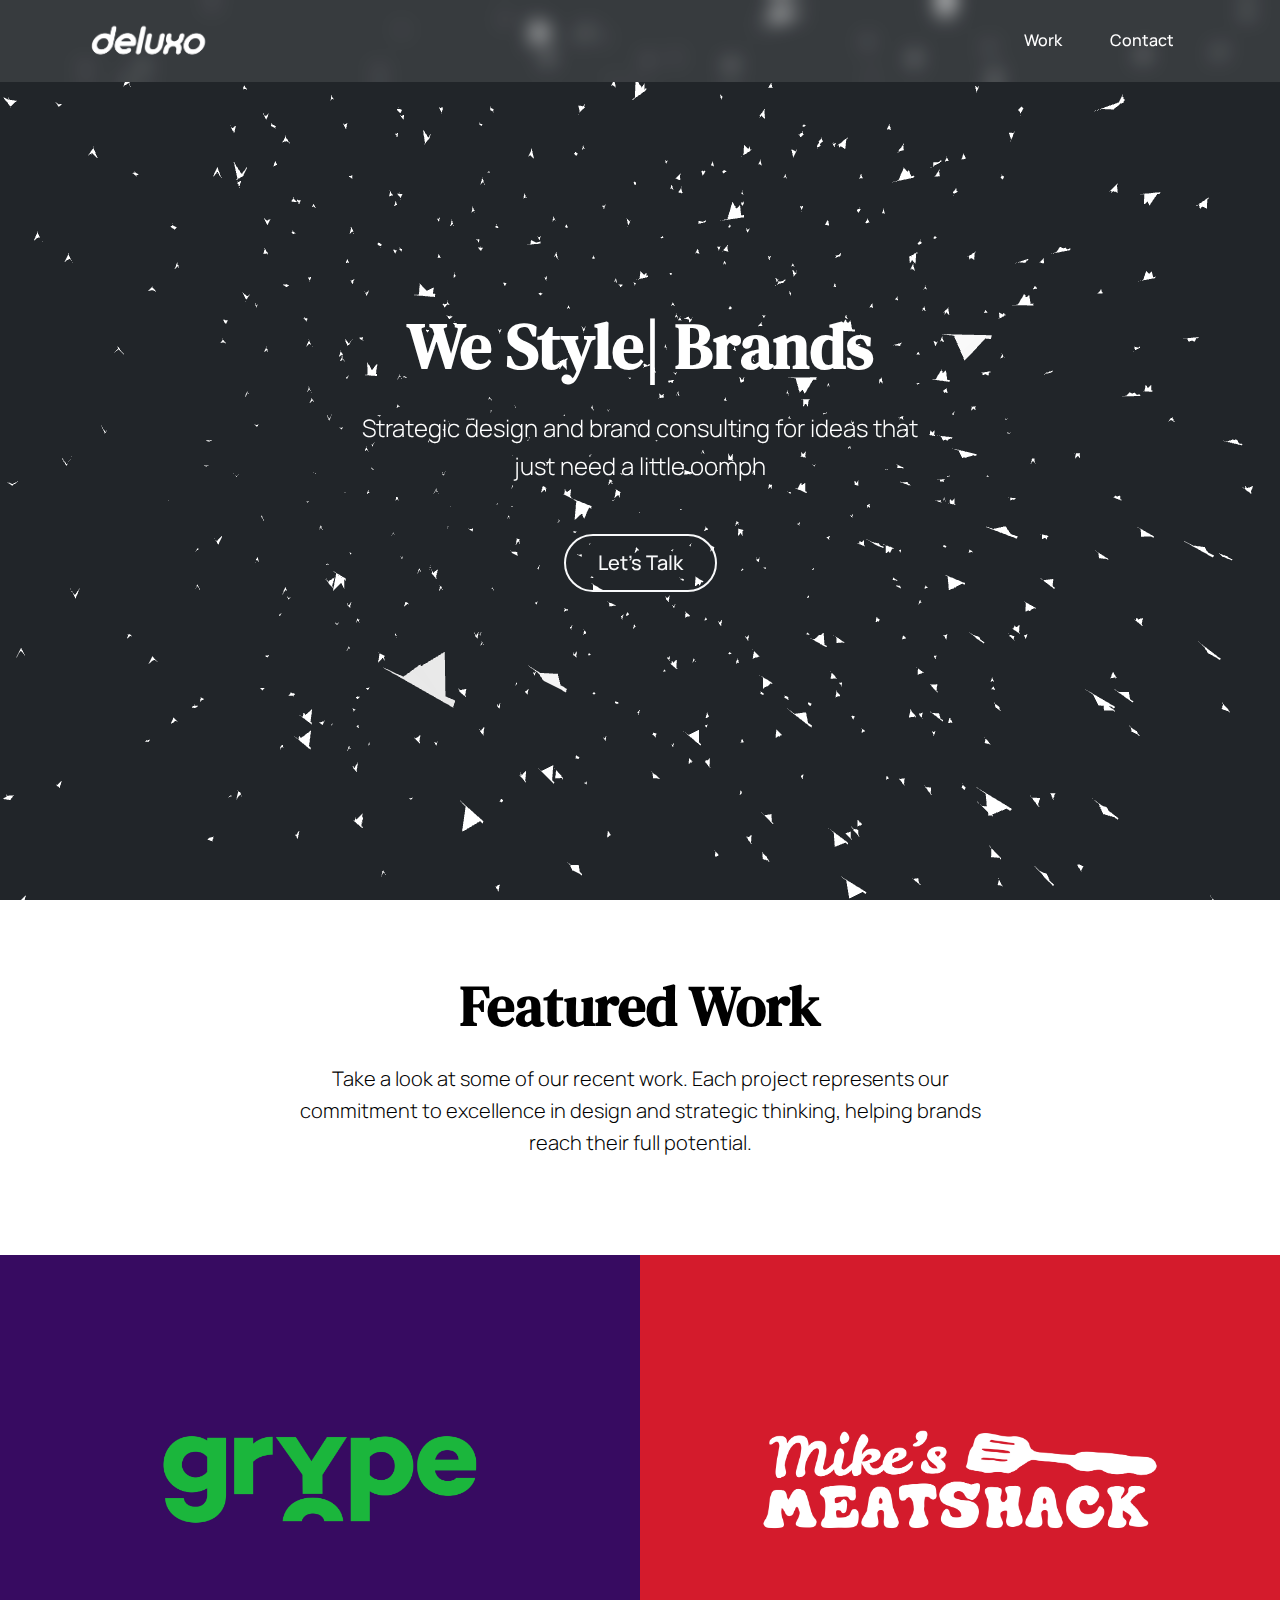
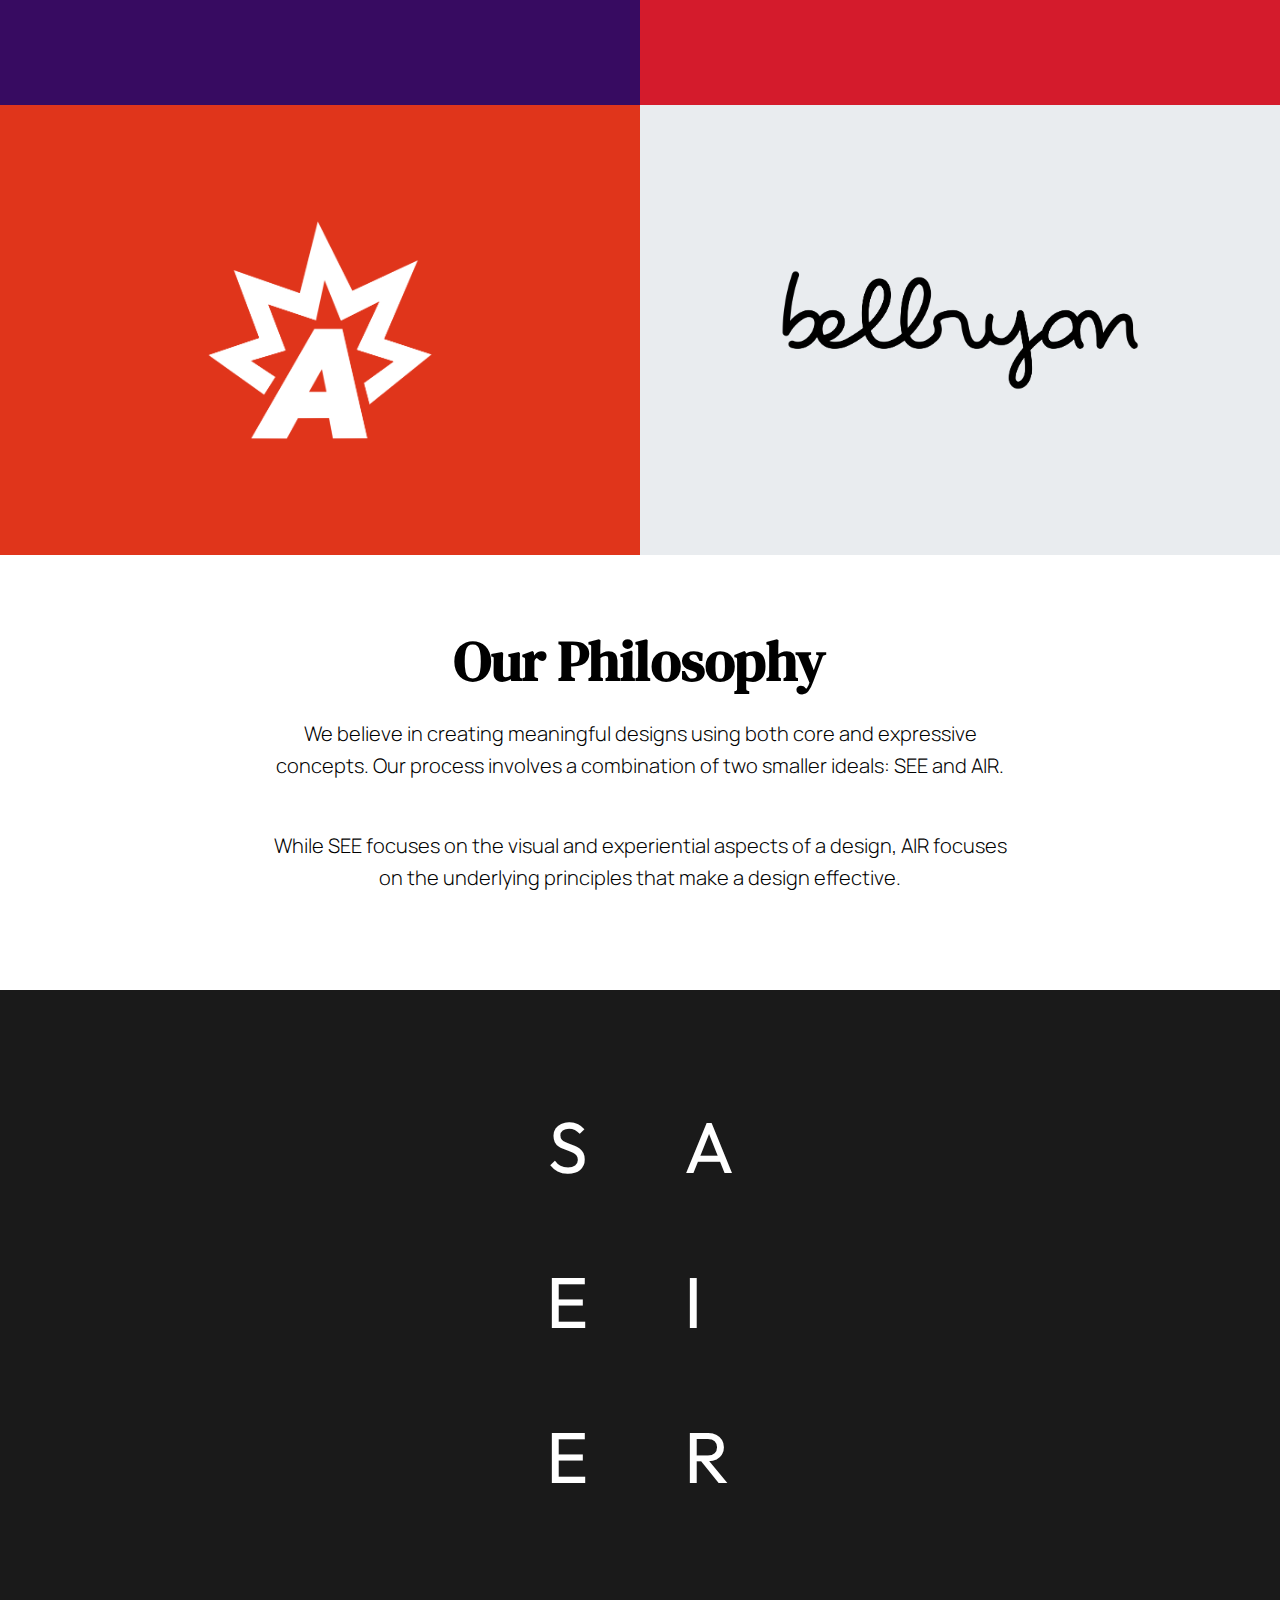
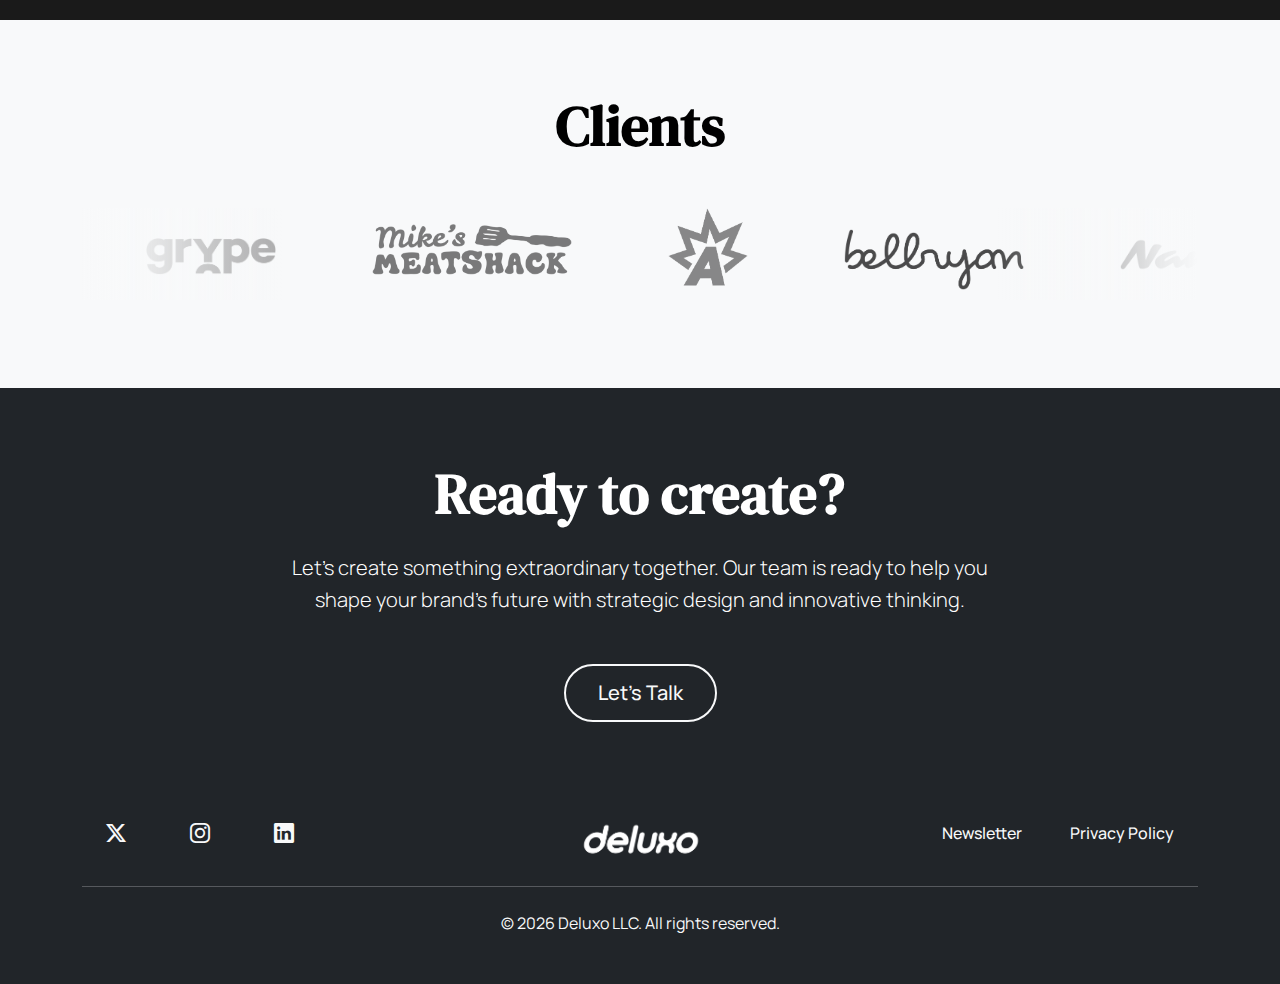
==== commit a3fbfab7: "Add files via upload" ====
--- a/index.html
+++ b/index.html
@@ -216,6 +216,9 @@
                                 <img src="./images/akimbo-red.png" alt="Akimbo" class="client-logo" id="carousel-akimbo">
                                 <img src="./images/bellryan-black.png" alt="Bellryan" class="client-logo" id="carousel-bellryan">
                                 <img src="./images/namerie-blue.png" alt="Namerie" class="client-logo" id="carousel-namerie">
+                                <img src="./images/itm-black.png" alt="ITM" class="client-logo" id="carousel-itm">
+                                <img src="./images/citc-black.png" alt="Crying in the Club" class="client-logo" id="carousel-citc">
+                                <img src="./images/savies-blue.png" alt="Savies" class="client-logo" id="carousel-savies">
                             </div>
                         </div>
                     </div>
--- a/css/style.css
+++ b/css/style.css
@@ -176,7 +176,6 @@
     font-size: 4rem;
     font-weight: 700;
     margin-bottom: 1.5rem;
-    text-shadow: 2px 2px 4px rgba(0, 0, 0, 0.3);
 }
 
 #hero .lead {
@@ -184,7 +183,6 @@
     font-weight: 300;
     max-width: 600px;
     margin: 0 auto;
-    text-shadow: 1px 1px 2px rgba(0, 0, 0, 0.3);
 }
 
 .cursor {
@@ -227,8 +225,8 @@
 .work-page-grid {
     display: grid;
     grid-template-columns: repeat(2, 1fr);
-    grid-template-rows: repeat(3, 1fr);
-    height: 150vh;
+    grid-template-rows: repeat(4, 1fr);
+    height: 200vh;
     width: 100%;
 }
 
@@ -406,11 +404,18 @@
         font-size: 1.25rem;
     }
     
-    .work-grid,
+    .work-grid {
+        grid-template-columns: 1fr;
+        grid-template-rows: repeat(4, 50vh);
+        height: auto;
+        min-height: 200vh;
+    }
+
     .work-page-grid {
         grid-template-columns: 1fr;
-        grid-template-rows: repeat(6, 50vh);
+        grid-template-rows: repeat(8, 50vh);
         height: auto;
+        min-height: 400vh;
     }
 
     .work-panel {
@@ -454,8 +459,10 @@
 .client-track {
     display: flex;
     gap: 6rem;
-    animation: scroll 30s linear infinite;
+    animation: scroll 60s linear infinite;
     padding: 0 4rem;
+    width: fit-content;
+    will-change: transform;
 }
 
 .client-track:hover {
@@ -517,19 +524,15 @@
         transform: translateX(0);
     }
     100% {
-        transform: translateX(calc(-50% - 2rem));
+        transform: translateX(calc(-50% - 3rem));
     }
 }
 
 @media (max-width: 768px) {
-    .client-logo {
-        max-height: 40px;
-    }
-    
     .client-track {
-        gap: 2rem;
+        gap: 3rem;
         padding: 0 1.5rem;
-        animation-duration: 20s;
+        animation-duration: 45s;
     }
 
     .client-carousel::before,
@@ -545,7 +548,7 @@
             transform: translateX(0);
         }
         100% {
-            transform: translateX(calc(-50% - 0.75rem));
+            transform: translateX(calc(-50% - 1.5rem));
         }
     }
 }
@@ -740,6 +743,14 @@
     max-height: 100px;
 }
 
+#savies-logo {
+    max-height: 100px;
+}
+
+#itm-logo {
+    max-height: 180px;
+}
+
 @media (max-width: 768px) {
     #grype-logo {
         max-height: 60px;
@@ -758,11 +769,26 @@
     }
 
     #namerie-logo {
+        max-height: 40px;
+    }
+
+    #citc-logo {
         max-height: 70px;
     }
 
-    #namerie-citc-logo {
-        max-height: 70px;
+    #savies-logo {
+        max-height: 60px;
+    }
+
+    #itm-logo {
+        max-height: 130px;
+    }
+
+    .work-page-grid {
+        grid-template-columns: 1fr;
+        grid-template-rows: repeat(8, 50vh);
+        height: auto;
+        min-height: 400vh;
     }
 }
 
@@ -791,6 +817,20 @@
     width: 200px !important;
 }
 
+#carousel-itm {
+    width: 80px !important;
+    padding-bottom: 10px;
+}
+
+#carousel-citc {
+    width: 200px !important;
+}
+
+#carousel-savies {
+    width: 130px !important;
+    padding-bottom: 10px;
+}
+
 @media (max-width: 768px) {
     .client-logo {
         max-height: 100px;
@@ -819,4 +859,18 @@
     #carousel-namerie {
         width: 140px !important;
     }
+
+    #carousel-itm {
+        width: 55px !important;
+        padding-bottom: 5px;
+    }
+
+    #carousel-citc {
+        width: 140px !important;
+    }
+
+    #carousel-savies {
+        width: 100px !important;
+        padding-top: 3px;
+    }
 } 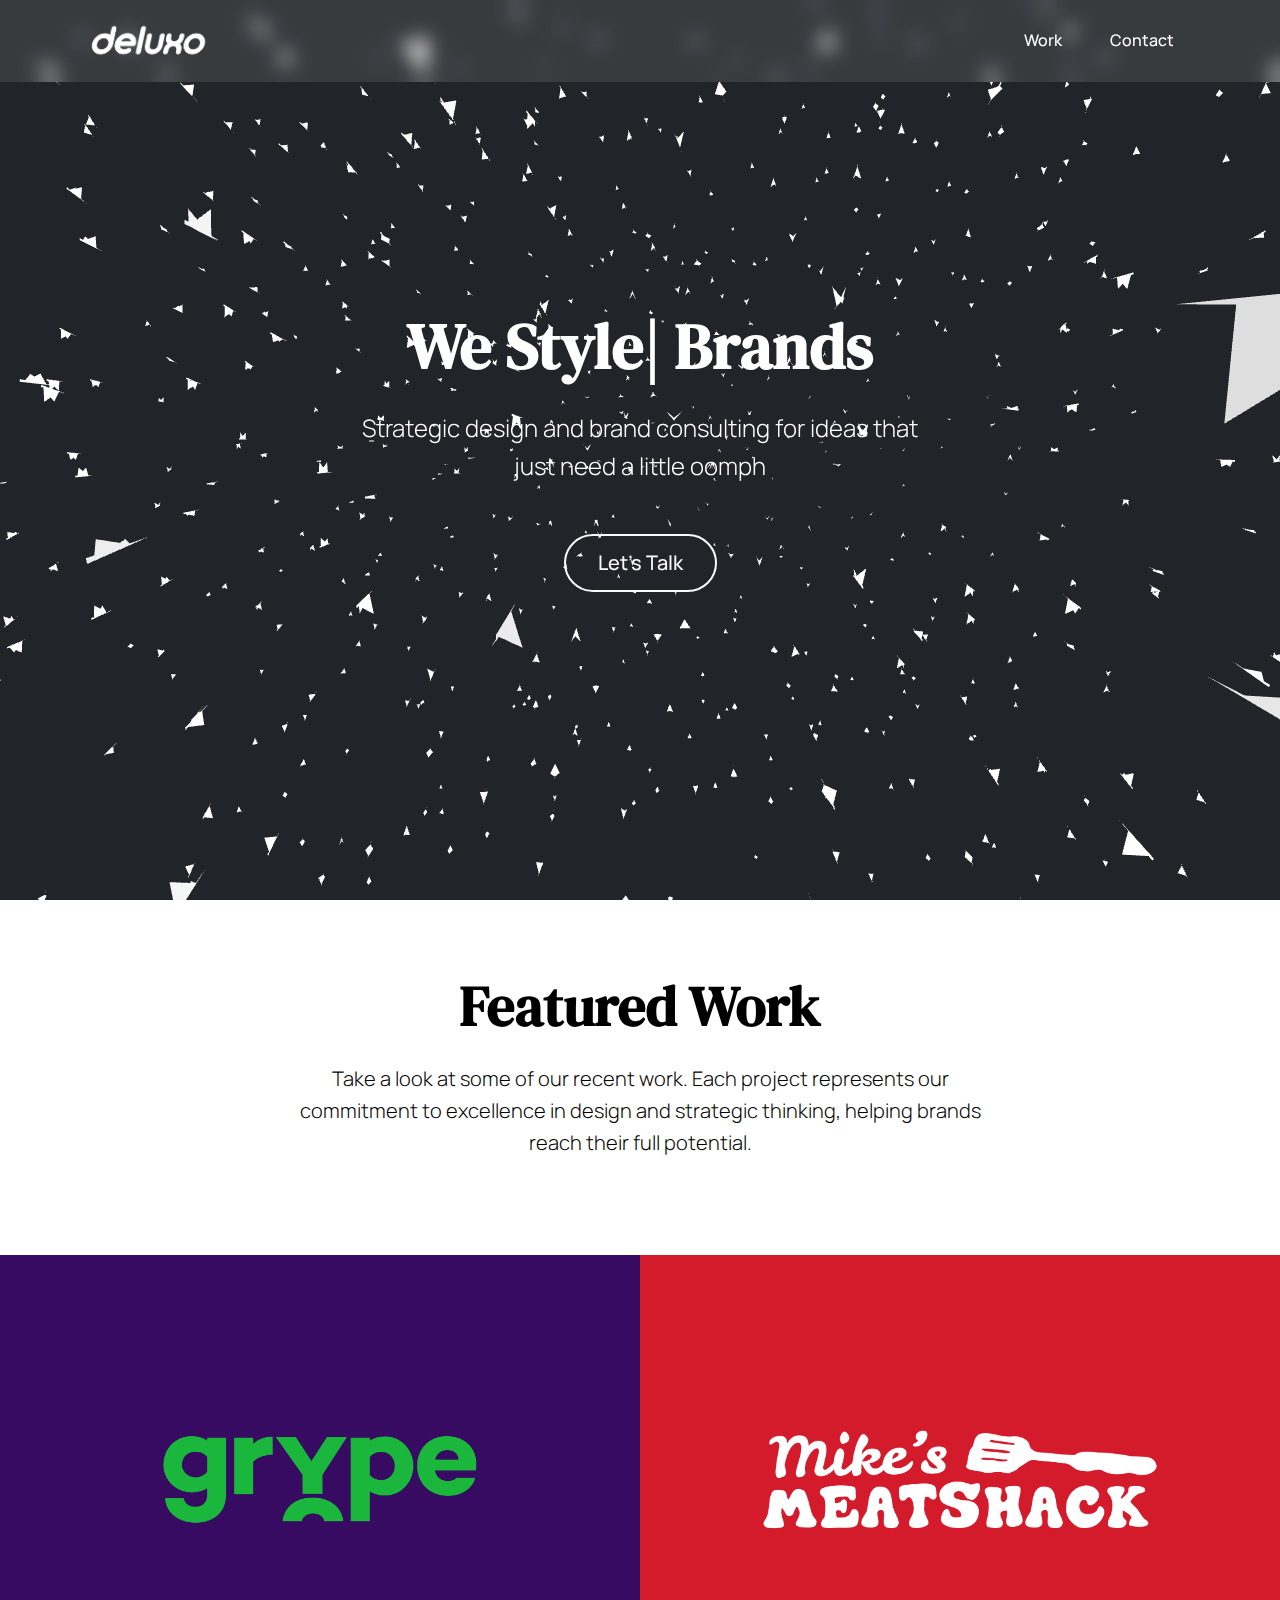
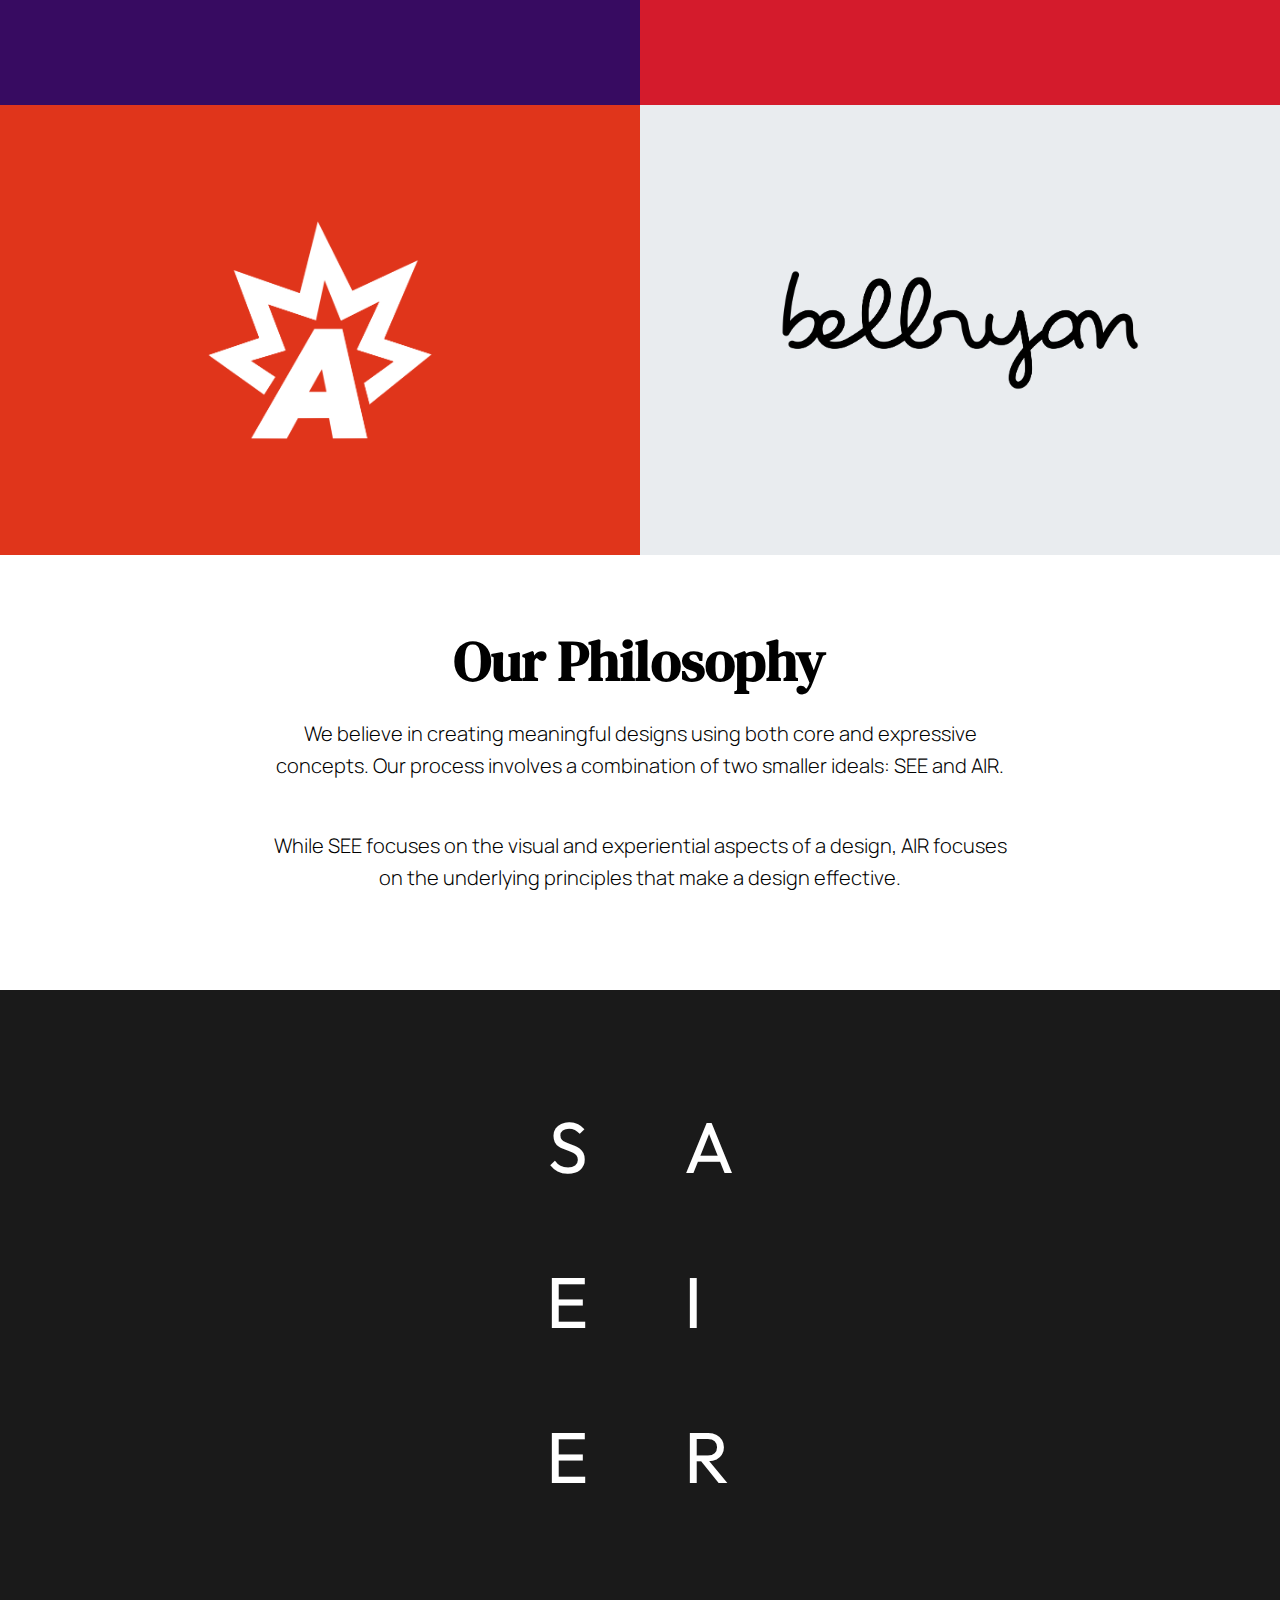
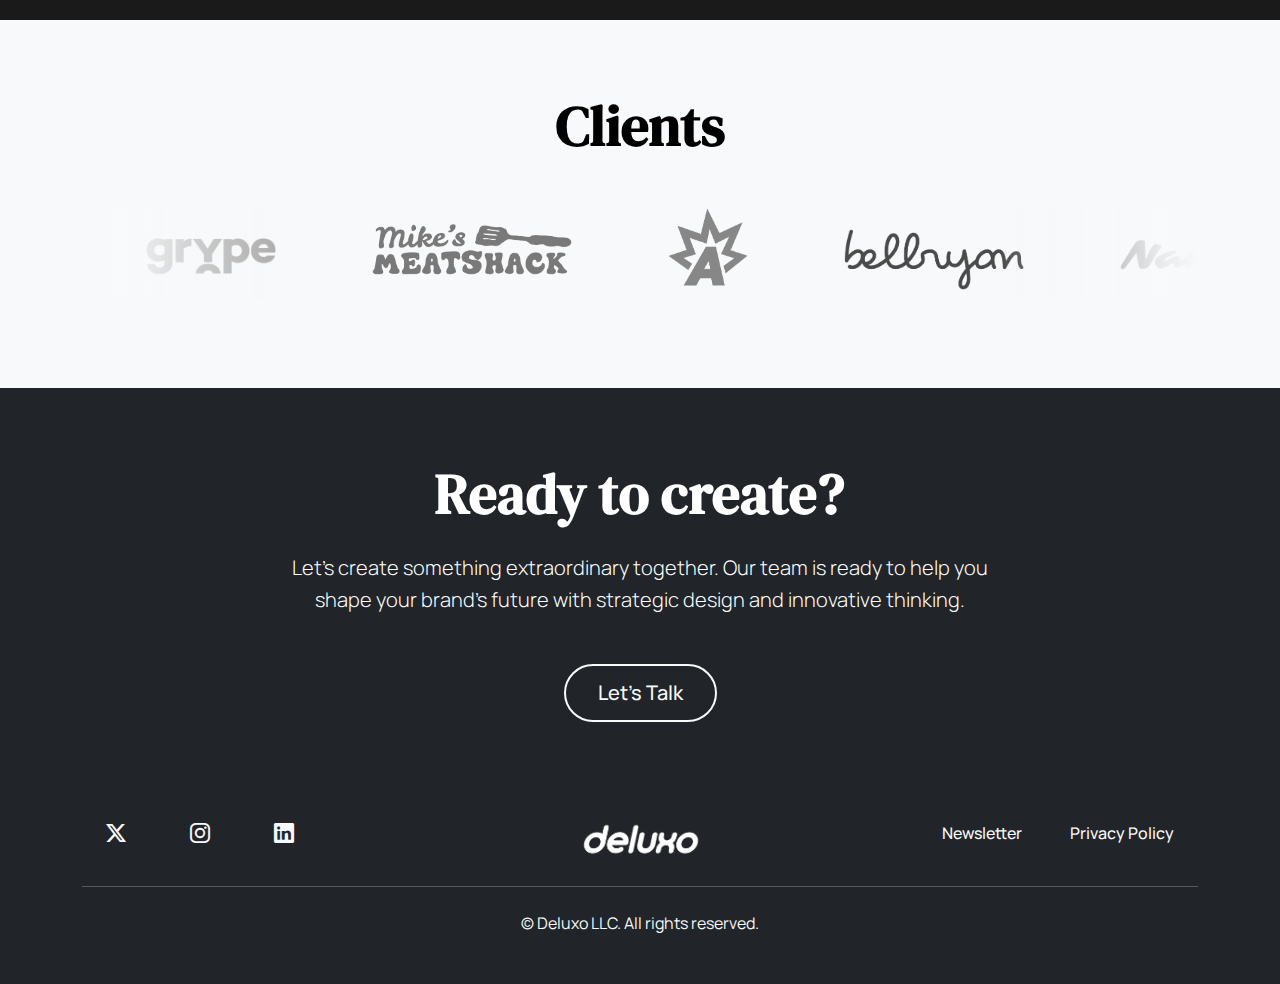
==== commit ae5cfc30: "Add files via upload" ====
--- a/index.html
+++ b/index.html
@@ -35,27 +35,8 @@
     </script>
   </head>
 <body class="home-page">
-    <!-- Navigation -->
-    <nav class="navbar navbar-expand-lg navbar-light fixed-top">
-        <div class="container">
-            <a class="navbar-brand" href="index.html">
-                <img src="./images/deluxo-full-white.png" alt="Deluxo" height="40">
-            </a>
-            <button class="navbar-toggler" type="button" data-bs-toggle="collapse" data-bs-target="#navbarNav">
-                <span class="navbar-toggler-icon"></span>
-            </button>
-            <div class="collapse navbar-collapse" id="navbarNav">
-                <ul class="navbar-nav ms-auto">
-                    <li class="nav-item">
-                        <a class="nav-link" href="work.html">Work</a>
-                    </li>
-                    <li class="nav-item">
-                        <a class="nav-link" href="contact.html">Contact</a>
-                    </li>
-                </ul>
-            </div>
-        </div>
-    </nav>
+    <!-- Header Component -->
+    <div id="header-container"></div>
 
     <!-- Hero Section -->
     <section id="hero" class="vh-100 d-flex align-items-center">
@@ -82,51 +63,58 @@
     </section>
 
     <!-- Work Section -->
-    <section id="work" class="work-grid">
-        <!-- Project 1 -->
-        <div class="work-panel" style="background-color: #370b61;">
-            <div class="work-panel-content">
-                <img src="./images/grype-green.png" alt="Grype" class="work-logo" id="grype-logo">
-                <div class="work-overlay-dark">
-                    <h3>Grype</h3>
-                    <p>Subtle imagery with a clean font-face, creating a brand with personality and purpose.</p>
-                    <a href="https://grype.co" target="_blank" class="btn btn-outline-dark">View Site</a>
+    <section id="work" class="work-section">
+        <!-- Work Panel Section 1 -->
+        <section class="work-panel-section">
+            <!-- Project 1 -->
+            <div class="work-panel" style="background-color: #370b61;">
+                <div class="work-panel-content">
+                    <img src="./images/grype-green.png" alt="Grype" class="work-logo" id="grype-logo">
+                    <div class="work-overlay-dark">
+                        <h3>Grype</h3>
+                        <p>Subtle imagery with a clean font-face, creating a brand with personality and purpose.</p>
+                        <a href="https://grype.co" target="_blank" class="btn btn-outline-dark">View Site</a>
+                    </div>
                 </div>
             </div>
-        </div>
-        <!-- Project 2 -->
-        <div class="work-panel" style="background-color: #D41B2C;">
-            <div class="work-panel-content">
-                <img src="./images/meatshack-white.png" alt="Mike's Meatshack" class="work-logo" id="meatshack-logo">
-                <div class="work-overlay-dark">
-                    <h3>Mike's Meatshack</h3>
-                    <p>Warm and inviting digital presentation, providing a new vibe to a classic name.</p>
-                    <a href="https://mikesmeatshack.com" target="_blank" class="btn btn-outline-dark">View Site</a>
+            <!-- Project 2 -->
+            <div class="work-panel" style="background-color: #D41B2C;">
+                <div class="work-panel-content">
+                    <img src="./images/meatshack-white.png" alt="Mike's Meatshack" class="work-logo" id="meatshack-logo">
+                    <div class="work-overlay-dark">
+                        <h3>Mike's Meatshack</h3>
+                        <p>Warm and inviting digital presentation, providing a new vibe to a classic name.</p>
+                        <a href="https://mikesmeatshack.com" target="_blank" class="btn btn-outline-dark">View Site</a>
+                    </div>
                 </div>
             </div>
-        </div>
-        <!-- Project 3 -->
-        <div class="work-panel" style="background-color: #e0351b;">
-            <div class="work-panel-content">
-                <img src="./images/akimbo-white.png" alt="Akimbo" class="work-logo" id="akimbo-logo">
-                <div class="work-overlay-dark">
-                    <h3>Akimbo</h3>
-                    <p>Sharp and easily recognizable brand imagery, with a dash of explosive energy.</p>
-                    <a href="https://akimbo.gg" target="_blank" class="btn btn-outline-dark">View Site</a>
+        </section>
+        
+        <!-- Work Panel Section 2 -->
+        <section class="work-panel-section">
+            <!-- Project 3 -->
+            <div class="work-panel" style="background-color: #e0351b;">
+                <div class="work-panel-content">
+                    <img src="./images/akimbo-white.png" alt="Akimbo" class="work-logo" id="akimbo-logo">
+                    <div class="work-overlay-dark">
+                        <h3>Akimbo</h3>
+                        <p>Sharp and easily recognizable brand imagery, with a dash of explosive energy.</p>
+                        <a href="https://akimbo.gg" target="_blank" class="btn btn-outline-dark">View Site</a>
+                    </div>
                 </div>
             </div>
-        </div>
-        <!-- Project 4 -->
-        <div class="work-panel" style="background-color: #e9ecef;">
-            <div class="work-panel-content">
-                <img src="./images/bellryan-black.png" alt="Bellryan" class="work-logo" id="bellryan-logo">
-                <div class="work-overlay-light">
-                    <h3>Bellryan</h3>
-                    <p>Smooth strokes help create a welcoming brand that is both elegant and friendly.</p>
-                    <a href="https://bellryan.com" target="_blank" class="btn btn-outline-dark">View Site</a>
+            <!-- Project 4 -->
+            <div class="work-panel" style="background-color: #e9ecef;">
+                <div class="work-panel-content">
+                    <img src="./images/bellryan-black.png" alt="Bellryan" class="work-logo" id="bellryan-logo">
+                    <div class="work-overlay-light">
+                        <h3>Bellryan</h3>
+                        <p>Smooth strokes help create a welcoming brand that is both elegant and friendly.</p>
+                        <a href="https://bellryan.com" target="_blank" class="btn btn-outline-dark">View Site</a>
+                    </div>
                 </div>
             </div>
-        </div>
+        </section>
     </section>
 
     <!-- Work Description Section -->
@@ -148,84 +136,11 @@
         </div>
     </section>
 
-    <!-- Core Concepts Section -->
-    <section class="core-concepts">
-        <div class="container">
-            <div class="row">
-                <!-- SEE Panel -->
-                <div class="col-md-6">
-                    <div class="core-concept-panel">
-                        <div class="core-concept-content">
-                            <div class="letter-container-right">
-                                <div class="letter-group">
-                                    <span>S</span>
-                                    <p></p>
-                                </div>
-                                <div class="letter-group">
-                                    <span>E</span>
-                                    <p></p>
-                                </div>
-                                <div class="letter-group">
-                                    <span>E</span>
-                                    <p></p>
-                                </div>
-                            </div>
-                        </div>
-                    </div>
-                </div>
-                <!-- AIR Panel -->
-                <div class="col-md-6">
-                    <div class="core-concept-panel">
-                        <div class="core-concept-content">
-                            <div class="letter-container-left">
-                                <div class="letter-group">
-                                    <span>A</span>
-                                    <p></p>
-                                </div>
-                                <div class="letter-group">
-                                    <span>I</span>
-                                    <p></p>
-                                </div>
-                                <div class="letter-group">
-                                    <span>R</span>
-                                    <p></p>
-                                </div>
-                            </div>
-                        </div>
-                    </div>
-                </div>
-            </div>
-        </div>
-    </section>
+    <!-- Core Concepts Component -->
+    <div id="core-concepts-container"></div>
 
-    <!-- Clients Section -->
-    <section class="py-5 bg-light">
-        <div class="container">
-            <div class="row">
-                <div class="col-lg-8 mx-auto text-center mb-2">
-                    <h2 class="display-4 fw-bold mt-4">Clients</h2>
-                </div>
-            </div>
-            <div class="row mb-2">
-                <div class="col-12">
-                    <div class="client-carousel-container">
-                        <div class="client-carousel">
-                            <div class="client-track">
-                                <img src="./images/grype-green.png" alt="Grype" class="client-logo" id="carousel-grype">
-                                <img src="./images/meatshack-red.png" alt="Mike's Meatshack" class="client-logo" id="carousel-meatshack">
-                                <img src="./images/akimbo-red.png" alt="Akimbo" class="client-logo" id="carousel-akimbo">
-                                <img src="./images/bellryan-black.png" alt="Bellryan" class="client-logo" id="carousel-bellryan">
-                                <img src="./images/namerie-blue.png" alt="Namerie" class="client-logo" id="carousel-namerie">
-                                <img src="./images/itm-black.png" alt="ITM" class="client-logo" id="carousel-itm">
-                                <img src="./images/citc-black.png" alt="Crying in the Club" class="client-logo" id="carousel-citc">
-                                <img src="./images/savies-blue.png" alt="Savies" class="client-logo" id="carousel-savies">
-                            </div>
-                        </div>
-                    </div>
-                </div>
-            </div>
-    </div>
-    </section>
+    <!-- Clients Component -->
+    <div id="clients-container"></div>
 
     <!-- Call to Action Section -->
     <section class="py-5 bg-dark text-white">
@@ -245,297 +160,17 @@
         </div>
     </section>
 
-    <!-- Footer -->
-    <footer class="bg-dark text-light py-5">
-      <div class="container">
-          <div class="row align-items-center mb-4 gy-4">
-              <!-- Social Icons -->
-              <div class="col-12 col-md-4 d-flex justify-content-center justify-content-md-start">
-                  <ul class="nav list-unstyled d-flex">
-                      <li class="me-3">
-                          <a class="text-light" href="https://x.com/deluxo" target="_blank" aria-label="Twitter">
-                              <i class="bi bi-twitter-x fs-5"></i>
-                          </a>
-                      </li>
-                      <li class="me-3">
-                          <a class="text-light" href="https://www.instagram.com/deluxocom" target="_blank" aria-label="Instagram">
-                              <i class="bi bi-instagram fs-5"></i>
-                          </a>
-                      </li>
-                      <li>
-                          <a class="text-light" href="https://www.linkedin.com/company/deluxocom" target="_blank" aria-label="LinkedIn">
-                              <i class="bi bi-linkedin fs-5"></i>
-                          </a>
-                      </li>
-                  </ul>
-              </div>
-
-              <!-- Logo -->
-              <div class="col-12 col-md-4 text-center">
-                  <img src="./images/deluxo-full-white.png" alt="Deluxo" height="40">
-              </div>
-
-              <!-- Navigation -->
-              <div class="col-12 col-md-4">
-                  <ul class="nav justify-content-center justify-content-md-end">
-                      <li class="nav-item">
-                          <a class="text-light px-2 text-decoration-none" href="https://deluxo.com/newsletter" target="_blank">Newsletter</a>
-                      </li>
-                      <li class="nav-item">
-                          <a class="text-light px-2 text-decoration-none" href="https://deluxo.com/privacy" target="_blank">Privacy Policy</a>
-                      </li>
-                  </ul>
-              </div>
-          </div>
-
-          <hr class="my-4">
-
-          <!-- Copyright -->
-          <div class="text-center">
-              <p class="mb-0">&copy; <script>document.write(new Date().getFullYear())</script> Deluxo LLC. All rights reserved.</p>
-          </div>
-      </div>
-  </footer>
+    <!-- Footer Component -->
+    <div id="footer-container"></div>
 
     <!-- Scripts -->
     <script src="https://cdn.jsdelivr.net/npm/bootstrap@5.3.2/dist/js/bootstrap.bundle.min.js"></script>
     <script src="js/three.min.js"></script>
     <script src="js/vanta.birds.min.js"></script>
-    <script src="js/vanta.clouds.min.js"></script>
-    <script>
-        // Navbar scroll effect
-        window.addEventListener('scroll', function() {
-            const navbar = document.querySelector('.navbar');
-            const heroSection = document.querySelector('#hero');
-            const heroBottom = heroSection.offsetTop + heroSection.offsetHeight;
-            const logo = document.querySelector('.navbar-brand img');
-            
-            if (window.scrollY > heroBottom - 100) {
-                navbar.classList.add('scrolled');
-                logo.src = './images/deluxo-full-black.png';
-            } else {
-                navbar.classList.remove('scrolled');
-                logo.src = './images/deluxo-full-white.png';
-            }
-        });
-
-        // Text effect animation for "Shape"
-        const shapeText = document.getElementById('shape-text');
-        const words = ["Style", "Shape", "Design", "Build", "Create", "Grow"];
-        let currentWord = 0;
-        let isDeleting = false;
-        let charIndex = 0;
-        const typingSpeed = 150;
-        const deletingSpeed = 100;
-        const wordChangeDelay = 2000;
-
-        function updateTextStyle() {
-            if (isDeleting) {
-                // Deleting effect
-                if (charIndex > 0) {
-                    shapeText.textContent = words[currentWord].substring(0, charIndex - 1);
-                    charIndex--;
-                    setTimeout(updateTextStyle, deletingSpeed);
-                } else {
-                    isDeleting = false;
-                    currentWord = (currentWord + 1) % words.length;
-                    setTimeout(updateTextStyle, wordChangeDelay);
-                }
-            } else {
-                // Typing effect
-                if (charIndex < words[currentWord].length) {
-                    shapeText.textContent = words[currentWord].substring(0, charIndex + 1);
-                    charIndex++;
-                    setTimeout(updateTextStyle, typingSpeed);
-                } else {
-                    isDeleting = true;
-                    setTimeout(updateTextStyle, wordChangeDelay);
-                }
-            }
-        }
-
-        // Start the animation
-        updateTextStyle();
-
-        // Vanta.js birds effect
-        VANTA.BIRDS({
-            el: "#hero",
-            mouseControls: true,
-            touchControls: true,
-            gyroControls: false,
-            minHeight: 200.00,
-            minWidth: 200.00,
-            scale: 1.00,
-            scaleMobile: 1.00,
-            speedLimit: 4.00,
-            wingSpan: 10.00,
-            separation: 100.00,
-            alignment: 100.00,
-            cohesion: 100.00,
-            quantity: 5.00,
-            color1: 0xffffff,
-            color2: 0x000000,
-            color3: 0x000000,
-            backgroundColor: 0x212529
-        })
-
-        // Clone logos for infinite scroll
-        document.addEventListener('DOMContentLoaded', function() {
-            const track = document.querySelector('.client-track');
-            const logos = track.querySelectorAll('.client-logo');
-            
-            // Clone each logo and append it to the track
-            logos.forEach(logo => {
-                const clone = logo.cloneNode(true);
-                track.appendChild(clone);
-            });
-        });
-
-        // Core concepts animation
-        document.addEventListener('DOMContentLoaded', function() {
-            const coreConceptsSection = document.querySelector('.core-concepts');
-            const words = {
-                'S': 'Satisfying',
-                'E1': 'Effective',
-                'E2': 'Efficient',
-                'A': 'Accessible',
-                'I': 'Intuitive',
-                'R': 'Robust'
-            };
-
-            let leaveTimeout; // Variable to store the timeout
-            let isInDelayPeriod = false; // Track if we're in the delay period
-            let isTyping = false; // Track if typing animation is in progress
-
-            // Function to check if we're on mobile
-            function isMobile() {
-                return window.innerWidth <= 768;
-            }
-
-            // Function to set mobile text
-            function setMobileText() {
-                if (isMobile()) {
-                    const letterGroups = coreConceptsSection.querySelectorAll('.letter-group');
-                    letterGroups.forEach((group, index) => {
-                        const letter = group.querySelector('span').textContent;
-                        const paragraph = group.querySelector('p');
-                        const word = words[letter + (letter === 'E' ? (index === 1 ? '1' : '2') : '')];
-                        paragraph.textContent = word;
-                    });
-                }
-            }
-
-            // Set mobile text on load and resize
-            setMobileText();
-            window.addEventListener('resize', setMobileText);
-
-            if (coreConceptsSection) {
-                coreConceptsSection.addEventListener('mouseenter', function() {
-                    // Always clear timeout when mouse enters
-                    if (leaveTimeout) {
-                        clearTimeout(leaveTimeout);
-                    }
-
-                    // Reset delay period flag
-                    isInDelayPeriod = false;
-
-                    // Only proceed with animation if not on mobile
-                    if (!isMobile()) {
-                        const letterGroups = this.querySelectorAll('.letter-group');
-                        const hasVisibleText = Array.from(letterGroups).some(group => group.querySelector('p').textContent.length > 0);
-
-                        if (!hasVisibleText) {
-                            letterGroups.forEach((group, index) => {
-                                setTimeout(() => {
-                                    group.classList.add('active');
-                                    group.classList.remove('fade-out');
-                                    const letter = group.querySelector('span').textContent;
-                                    const paragraph = group.querySelector('p');
-                                    const word = words[letter + (letter === 'E' ? (index === 1 ? '1' : '2') : '')];
-                                    
-                                    // Type the word
-                                    let charIndex = 0;
-                                    const typingSpeed = 100;
-                                    paragraph.textContent = ''; // Clear the paragraph for desktop animation
-                                    isTyping = true;
-                                    
-                                    function typeWord() {
-                                        if (charIndex < word.length) {
-                                            paragraph.textContent += word[charIndex];
-                                            charIndex++;
-                                            setTimeout(typeWord, typingSpeed);
-                                        } else {
-                                            isTyping = false;
-                                            group.classList.add('typing-complete');
-                                            // If mouse has left and typing is complete, start the delay period
-                                            if (!coreConceptsSection.matches(':hover')) {
-                                                startDelayPeriod();
-                                            }
-                                        }
-                                    }
-                                    
-                                    typeWord();
-                                }, index * 200);
-                            });
-                        } else {
-                            // If text is already visible, just add active class back
-                            letterGroups.forEach(group => {
-                                group.classList.add('active');
-                                group.classList.remove('fade-out');
-                            });
-                        }
-                    }
-                });
-
-                coreConceptsSection.addEventListener('mouseleave', function() {
-                    // Only proceed with animation if not on mobile
-                    if (!isMobile()) {
-                        const letterGroups = this.querySelectorAll('.letter-group');
-                        
-                        // Only remove active class if not currently typing
-                        if (!isTyping) {
-                            letterGroups.forEach(group => {
-                                group.classList.remove('active');
-                                group.classList.remove('typing-complete');
-                            });
-                            startDelayPeriod();
-                        }
-                    }
-                });
-
-                function startDelayPeriod() {
-                    // Set flag for delay period
-                    isInDelayPeriod = true;
-
-                    // Set timeout to start fade out after 5 seconds
-                    leaveTimeout = setTimeout(() => {
-                        // Only proceed with fade out if mouse is not over the section
-                        if (!coreConceptsSection.matches(':hover')) {
-                            const letterGroups = coreConceptsSection.querySelectorAll('.letter-group');
-                            letterGroups.forEach(group => {
-                                group.classList.remove('active');
-                                group.classList.remove('typing-complete');
-                                group.classList.add('fade-out');
-                            });
-
-                            // Clear text content after fade out animation completes
-                            setTimeout(() => {
-                                letterGroups.forEach(group => {
-                                    const paragraph = group.querySelector('p');
-                                    paragraph.textContent = '';
-                                });
-                                isInDelayPeriod = false; // Reset the flag after delay
-                            }, 500); // Wait for fade out animation to complete
-                        } else {
-                            // If mouse is still over, reset the delay period
-                            isInDelayPeriod = false;
-                            startDelayPeriod();
-                        }
-                    }, 5000); // 5 second delay
-                }
-            }
-        });
-
-    </script>
+    <script src="js/components.js"></script>
+    <script src="js/hero-text.js"></script>
+    <script src="js/core-concepts.js"></script>
+    <script src="js/carousel.js"></script>
+    <script src="js/vanta-init.js"></script>
   </body>
 </html>--- a/css/style.css
+++ b/css/style.css
@@ -213,21 +213,14 @@
 }
 
 /* Work Section */
-.work-grid {
-    display: grid;
-    grid-template-columns: repeat(2, 1fr);
-    grid-template-rows: repeat(2, 1fr);
-    height: 100vh;
-    width: 100%;
-}
-
-/* Work Page Specific Grid */
-.work-page-grid {
-    display: grid;
-    grid-template-columns: repeat(2, 1fr);
-    grid-template-rows: repeat(4, 1fr);
-    height: 200vh;
-    width: 100%;
+.work-section {
+    width: 100%;
+}
+
+.work-panel-section {
+    display: flex;
+    width: 100%;
+    height: 50vh;
 }
 
 .work-panel {
@@ -235,6 +228,8 @@
     overflow: hidden;
     transition: all 0.5s ease;
     cursor: pointer;
+    width: 50%;
+    height: 100%;
 }
 
 .work-panel-content {
@@ -404,21 +399,13 @@
         font-size: 1.25rem;
     }
     
-    .work-grid {
-        grid-template-columns: 1fr;
-        grid-template-rows: repeat(4, 50vh);
-        height: auto;
-        min-height: 200vh;
-    }
-
-    .work-page-grid {
-        grid-template-columns: 1fr;
-        grid-template-rows: repeat(8, 50vh);
-        height: auto;
-        min-height: 400vh;
+    .work-panel-section {
+        flex-direction: column;
+        height: 100vh;
     }
 
     .work-panel {
+        width: 100%;
         height: 50vh;
     }
 
@@ -783,13 +770,6 @@
     #itm-logo {
         max-height: 130px;
     }
-
-    .work-page-grid {
-        grid-template-columns: 1fr;
-        grid-template-rows: repeat(8, 50vh);
-        height: auto;
-        min-height: 400vh;
-    }
 }
 
 /* Carousel Logo Specific Styles */
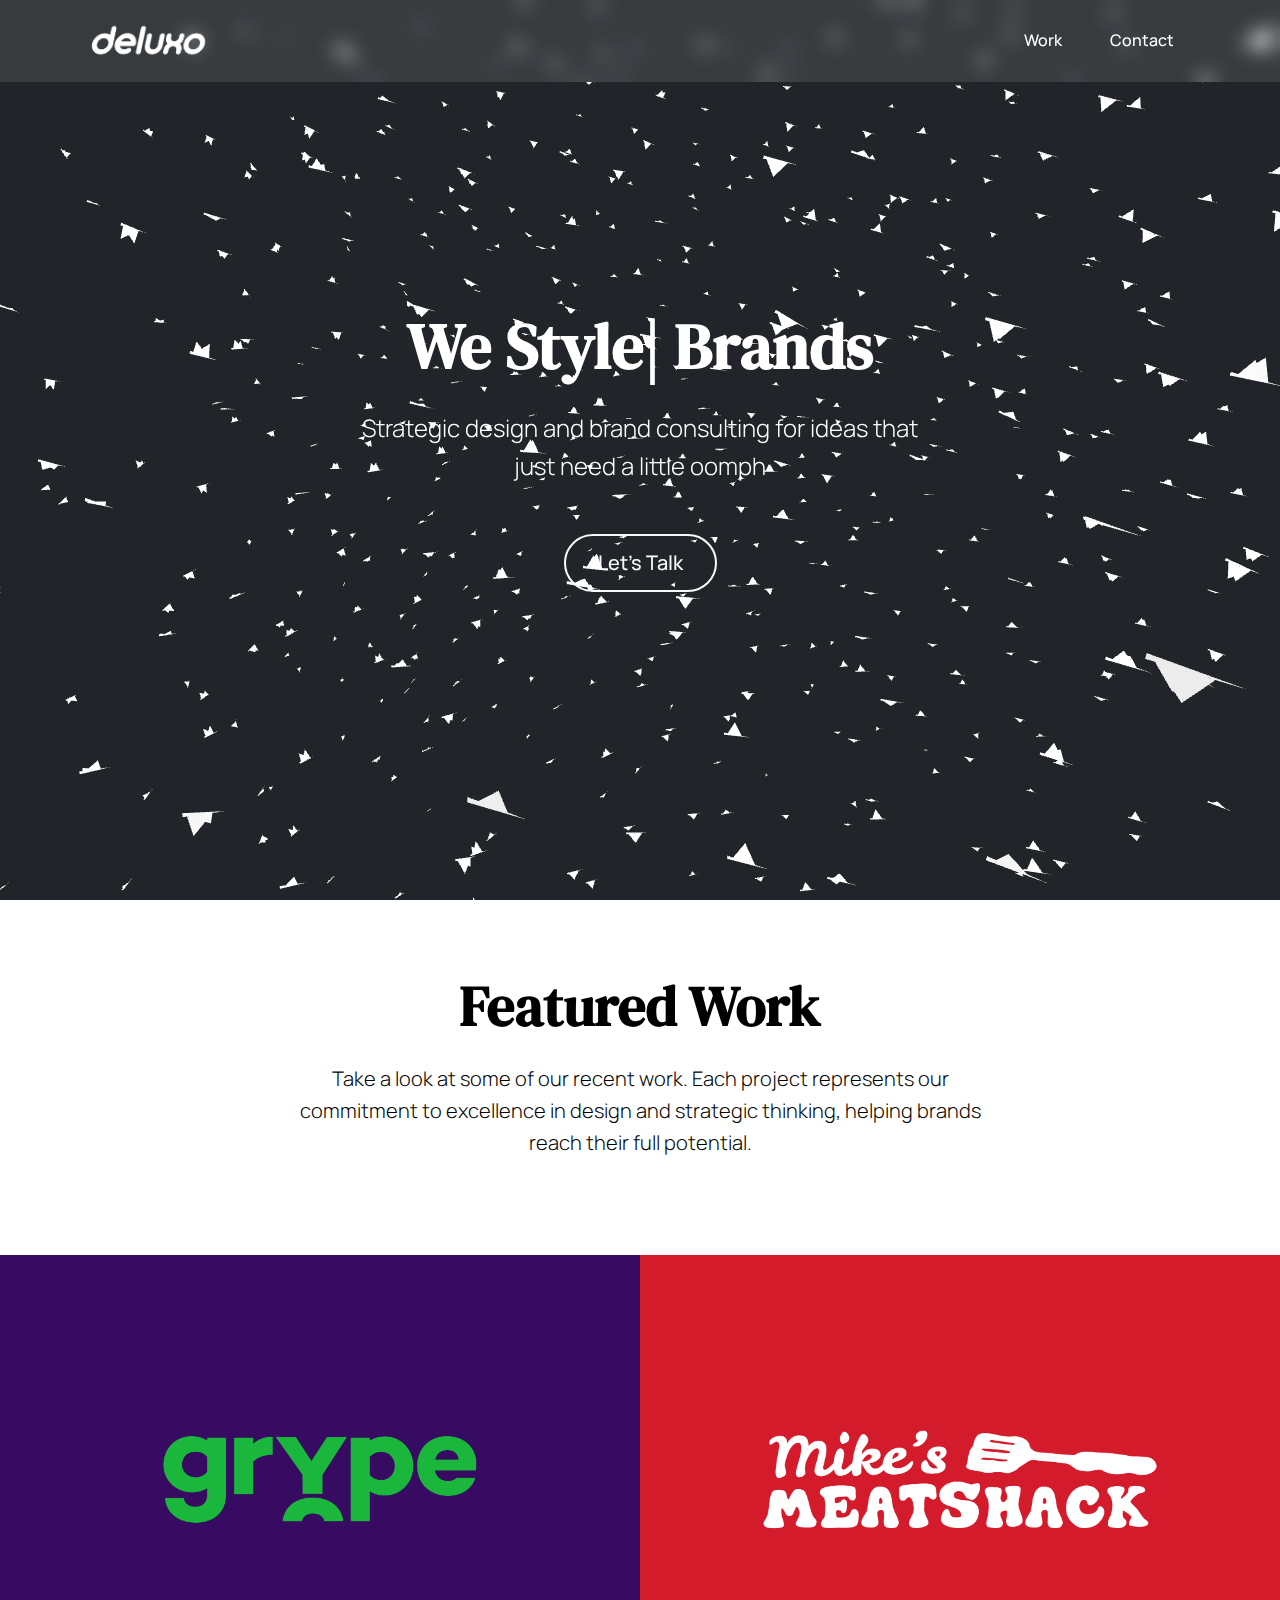
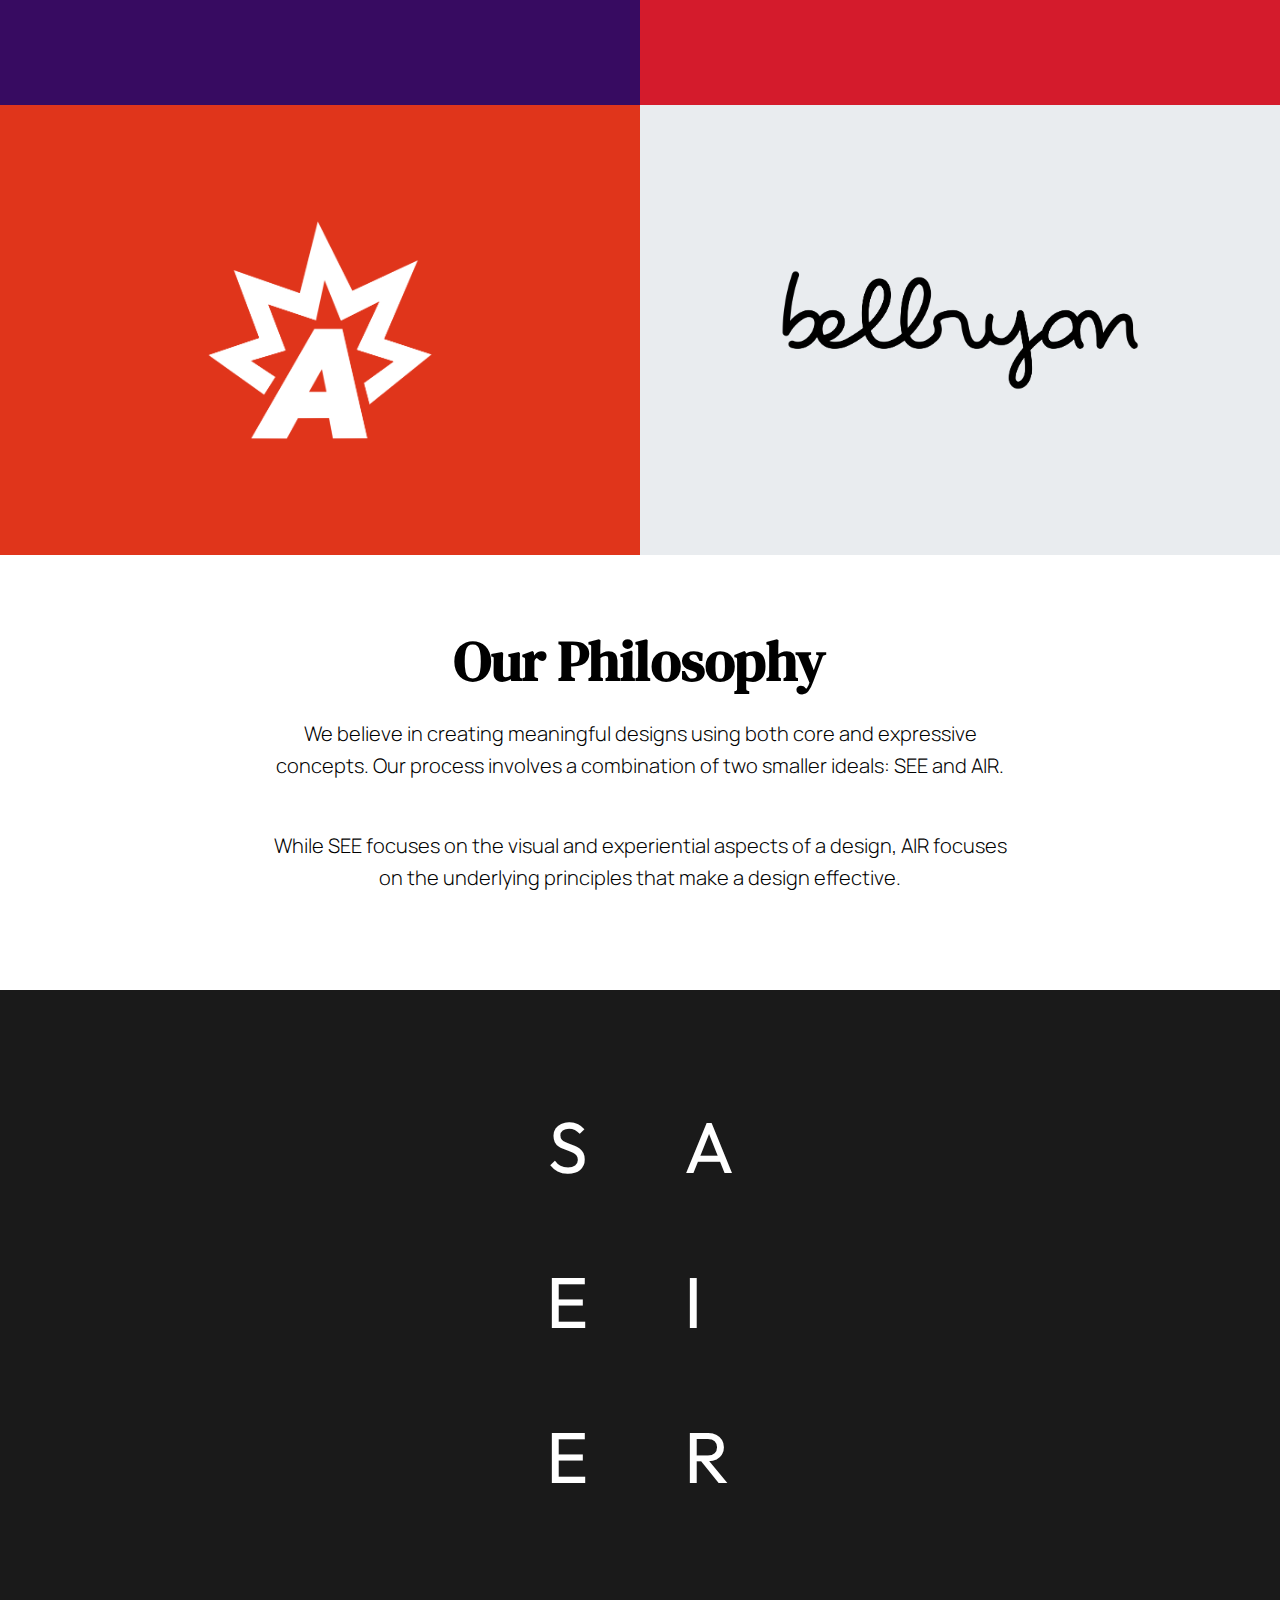
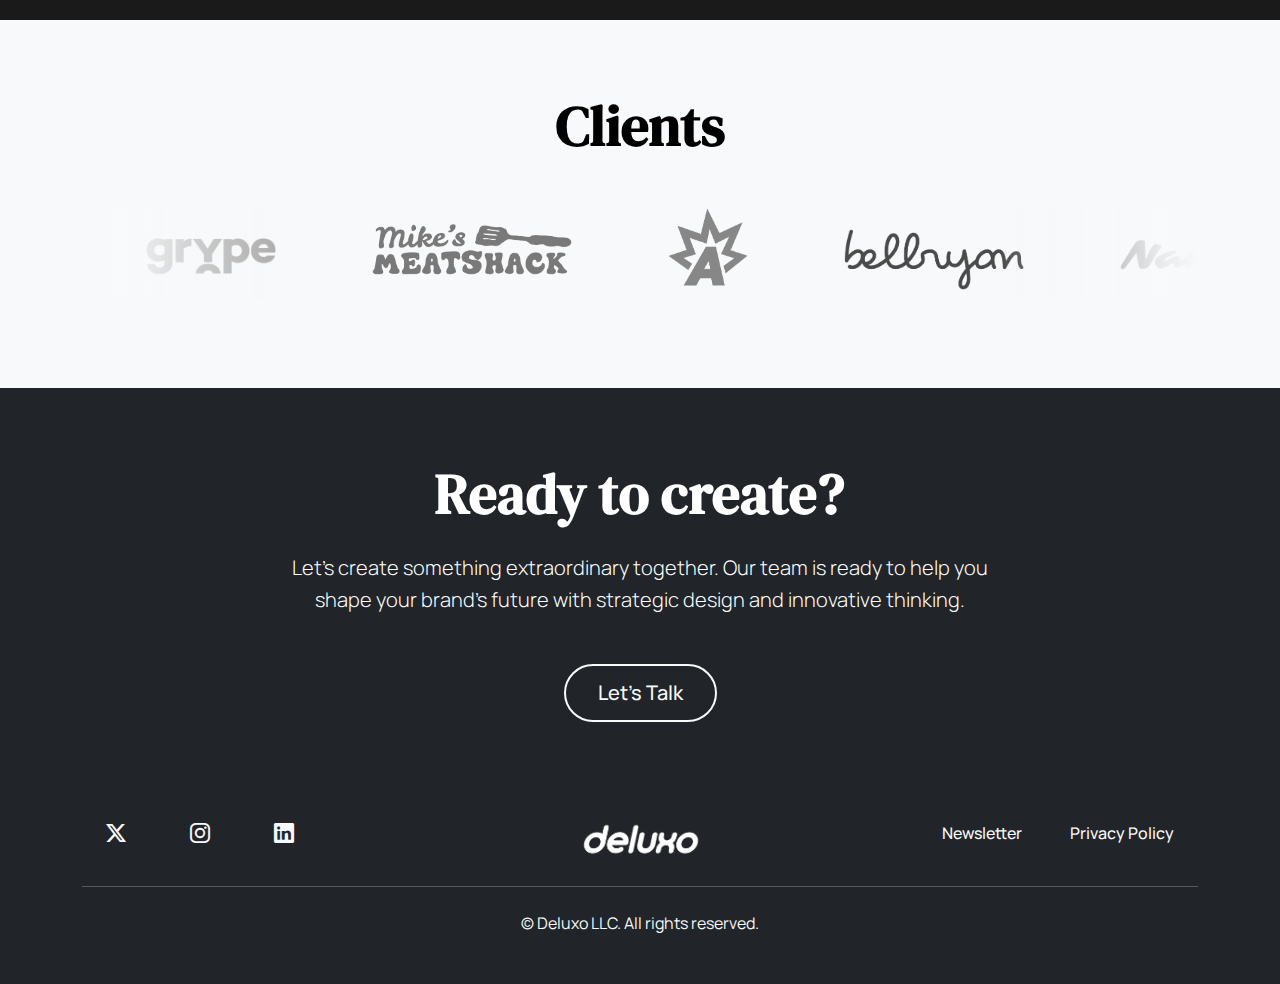
==== commit dfb51954: "Add files via upload" ====
--- a/index.html
+++ b/index.html
@@ -43,7 +43,7 @@
         <div class="container text-center">
             <h1 class="display-1 fw-bold mb-4 text-white">We <span id="shape-text"></span><span class="cursor">|</span> Brands</h1>
             <p class="lead mb-5 text-white">Strategic design and brand consulting for ideas that just need a little oomph</p>
-            <a href="contact.html" class="btn btn-outline-light btn-lg">Let's Talk</a>
+            <a href="/contact/" class="btn btn-outline-light btn-lg">Let's Talk</a>
         </div>
     </section>
 
@@ -153,7 +153,7 @@
                         shape your brand's future with strategic design and innovative thinking.
                     </p>
                     <div class="d-flex justify-content-center gap-4">
-                        <a href="contact.html" class="btn btn-outline-light btn-lg">Let's Talk</a>
+                        <a href="/contact/" class="btn btn-outline-light btn-lg">Let's Talk</a>
                     </div>
                 </div>
             </div>
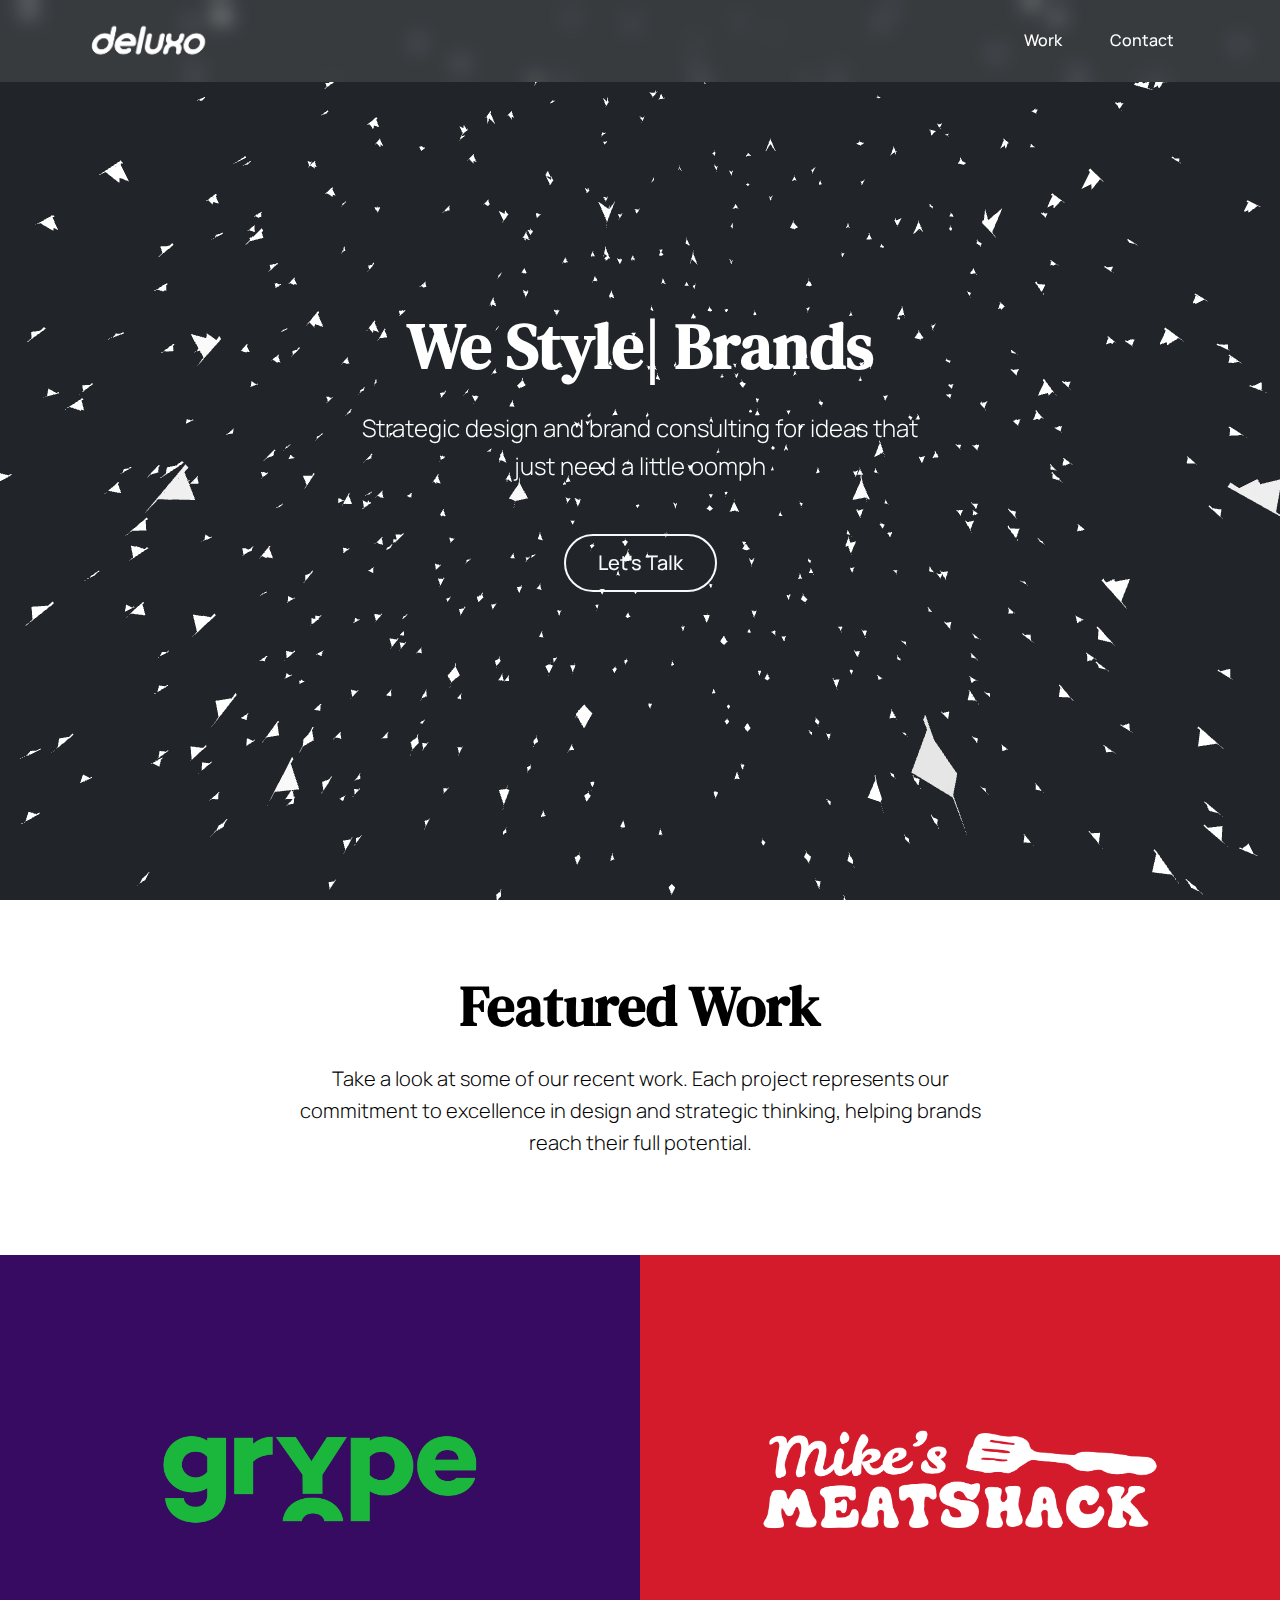
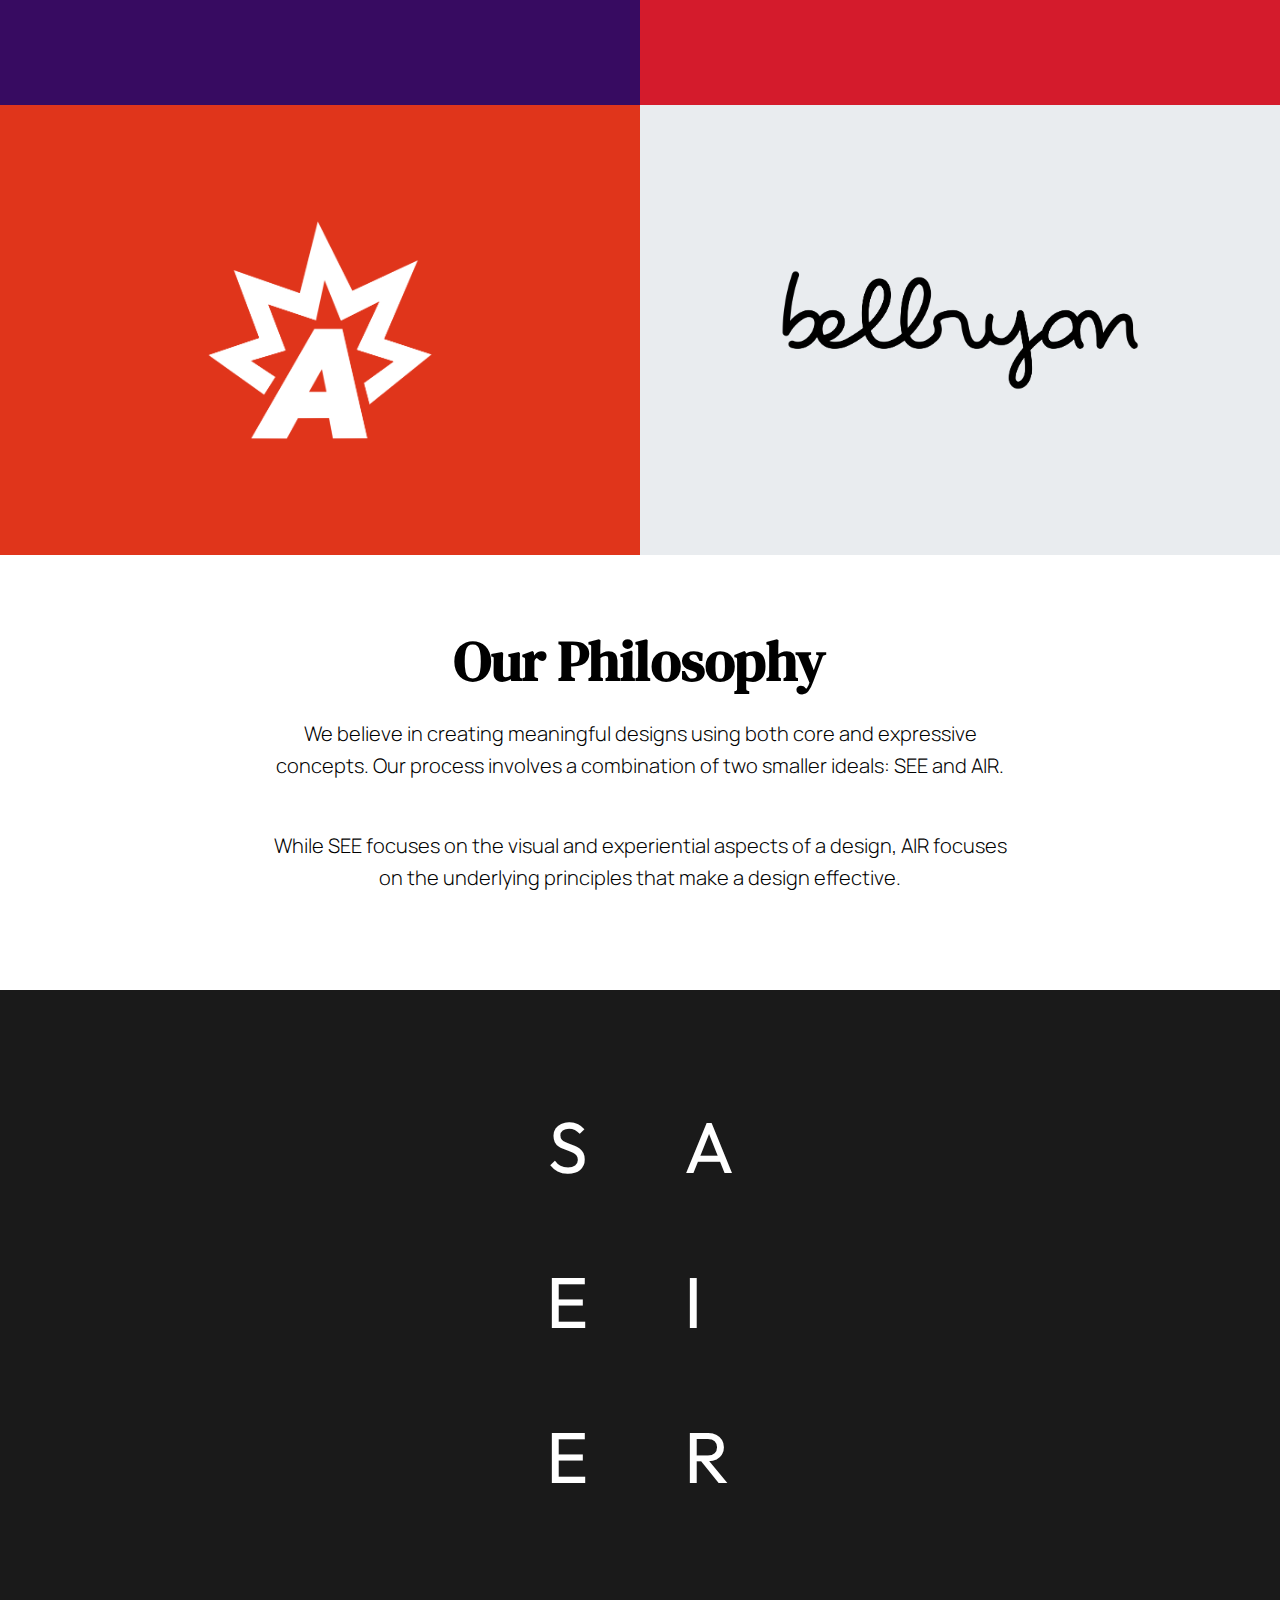
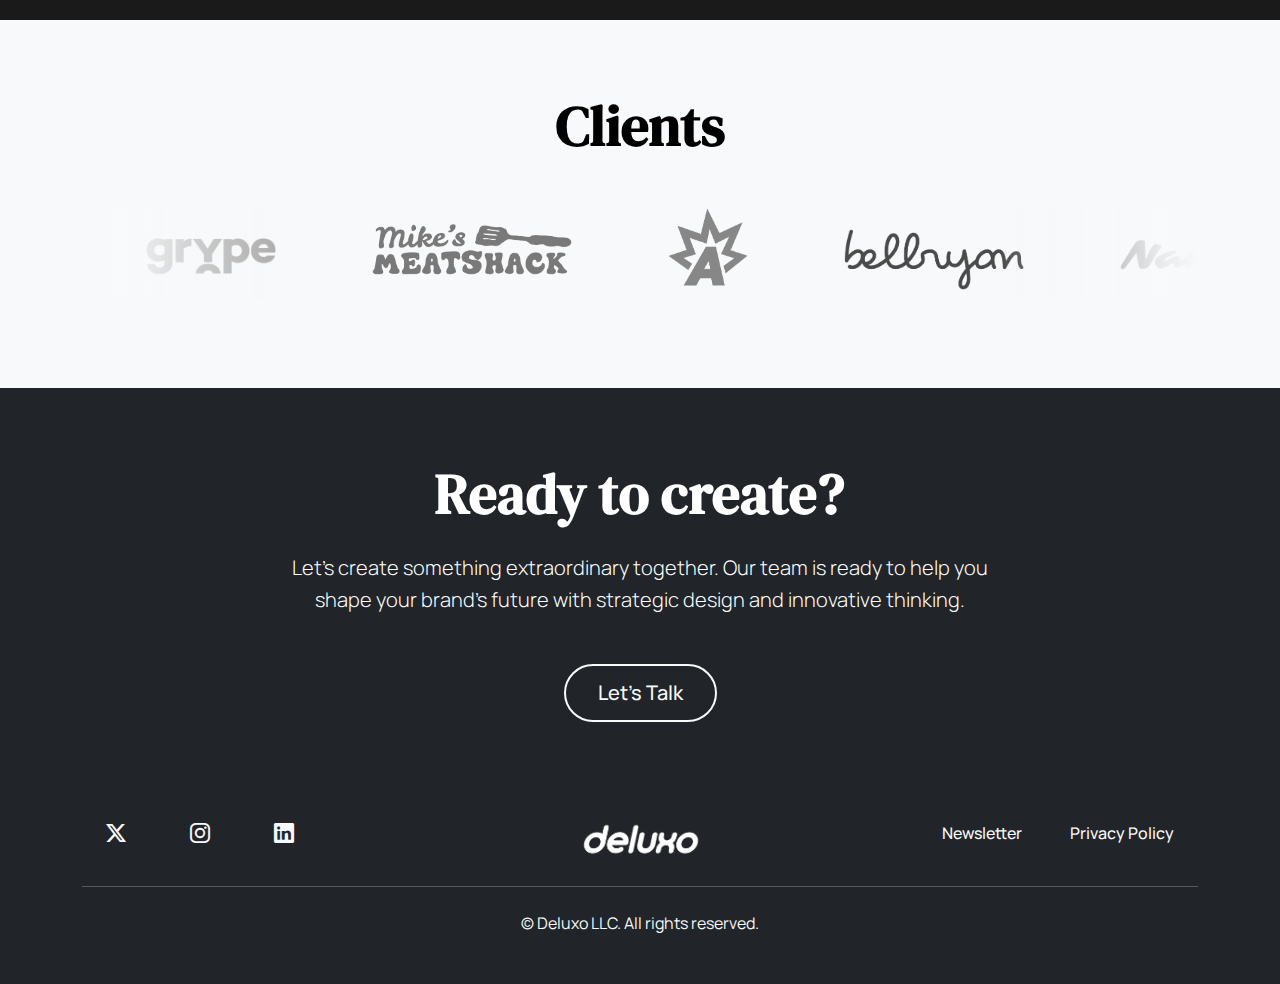
==== commit c19090c7: "Add files via upload" ====
--- a/index.html
+++ b/index.html
@@ -6,16 +6,16 @@
     <title>Deluxo | Design & Brand Consulting</title>
     
     <!-- Favicons -->
-    <link rel="apple-touch-icon" sizes="180x180" href="favicon/apple-touch-icon.png">
-    <link rel="icon" type="image/png" sizes="32x32" href="favicon/favicon-32x32.png">
-    <link rel="icon" type="image/png" sizes="16x16" href="favicon/favicon-16x16.png">
-    <link rel="manifest" href="favicon/site.webmanifest">
+    <link rel="apple-touch-icon" sizes="180x180" href="../favicon/apple-touch-icon.png">
+    <link rel="icon" type="image/png" sizes="32x32" href="../favicon/favicon-32x32.png">
+    <link rel="icon" type="image/png" sizes="16x16" href="../favicon/favicon-16x16.png">
+    <link rel="manifest" href="../favicon/site.webmanifest">
     
     <!-- Bootstrap 5 CSS -->
     <link href="https://cdn.jsdelivr.net/npm/bootstrap@5.3.2/dist/css/bootstrap.min.css" rel="stylesheet">
     
     <!-- Custom CSS -->
-    <link rel="stylesheet" href="css/style.css">
+    <link rel="stylesheet" href="../css/style.css">
     
     <!-- Bootstrap Icons -->
     <link rel="stylesheet" href="https://cdn.jsdelivr.net/npm/bootstrap-icons@1.11.3/font/bootstrap-icons.min.css">
@@ -43,7 +43,7 @@
         <div class="container text-center">
             <h1 class="display-1 fw-bold mb-4 text-white">We <span id="shape-text"></span><span class="cursor">|</span> Brands</h1>
             <p class="lead mb-5 text-white">Strategic design and brand consulting for ideas that just need a little oomph</p>
-            <a href="/contact/" class="btn btn-outline-light btn-lg">Let's Talk</a>
+            <a href="../contact" class="btn btn-outline-light btn-lg">Let's Talk</a>
         </div>
     </section>
 
@@ -69,7 +69,7 @@
             <!-- Project 1 -->
             <div class="work-panel" style="background-color: #370b61;">
                 <div class="work-panel-content">
-                    <img src="./images/grype-green.png" alt="Grype" class="work-logo" id="grype-logo">
+                    <img src="../images/grype-green.png" alt="Grype" class="work-logo" id="grype-logo">
                     <div class="work-overlay-dark">
                         <h3>Grype</h3>
                         <p>Subtle imagery with a clean font-face, creating a brand with personality and purpose.</p>
@@ -80,7 +80,7 @@
             <!-- Project 2 -->
             <div class="work-panel" style="background-color: #D41B2C;">
                 <div class="work-panel-content">
-                    <img src="./images/meatshack-white.png" alt="Mike's Meatshack" class="work-logo" id="meatshack-logo">
+                    <img src="../images/meatshack-white.png" alt="Mike's Meatshack" class="work-logo" id="meatshack-logo">
                     <div class="work-overlay-dark">
                         <h3>Mike's Meatshack</h3>
                         <p>Warm and inviting digital presentation, providing a new vibe to a classic name.</p>
@@ -95,7 +95,7 @@
             <!-- Project 3 -->
             <div class="work-panel" style="background-color: #e0351b;">
                 <div class="work-panel-content">
-                    <img src="./images/akimbo-white.png" alt="Akimbo" class="work-logo" id="akimbo-logo">
+                    <img src="../images/akimbo-white.png" alt="Akimbo" class="work-logo" id="akimbo-logo">
                     <div class="work-overlay-dark">
                         <h3>Akimbo</h3>
                         <p>Sharp and easily recognizable brand imagery, with a dash of explosive energy.</p>
@@ -106,7 +106,7 @@
             <!-- Project 4 -->
             <div class="work-panel" style="background-color: #e9ecef;">
                 <div class="work-panel-content">
-                    <img src="./images/bellryan-black.png" alt="Bellryan" class="work-logo" id="bellryan-logo">
+                    <img src="../images/bellryan-black.png" alt="Bellryan" class="work-logo" id="bellryan-logo">
                     <div class="work-overlay-light">
                         <h3>Bellryan</h3>
                         <p>Smooth strokes help create a welcoming brand that is both elegant and friendly.</p>
@@ -153,7 +153,7 @@
                         shape your brand's future with strategic design and innovative thinking.
                     </p>
                     <div class="d-flex justify-content-center gap-4">
-                        <a href="/contact/" class="btn btn-outline-light btn-lg">Let's Talk</a>
+                        <a href="../contact" class="btn btn-outline-light btn-lg">Let's Talk</a>
                     </div>
                 </div>
             </div>
@@ -165,12 +165,12 @@
 
     <!-- Scripts -->
     <script src="https://cdn.jsdelivr.net/npm/bootstrap@5.3.2/dist/js/bootstrap.bundle.min.js"></script>
-    <script src="js/three.min.js"></script>
-    <script src="js/vanta.birds.min.js"></script>
-    <script src="js/components.js"></script>
-    <script src="js/hero-text.js"></script>
-    <script src="js/core-concepts.js"></script>
-    <script src="js/carousel.js"></script>
-    <script src="js/vanta-init.js"></script>
+    <script src="../js/three.min.js"></script>
+    <script src="../js/vanta.birds.min.js"></script>
+    <script src="../js/components.js"></script>
+    <script src="../js/hero-text.js"></script>
+    <script src="../js/core-concepts.js"></script>
+    <script src="../js/carousel.js"></script>
+    <script src="../js/vanta-init.js"></script>
   </body>
 </html>